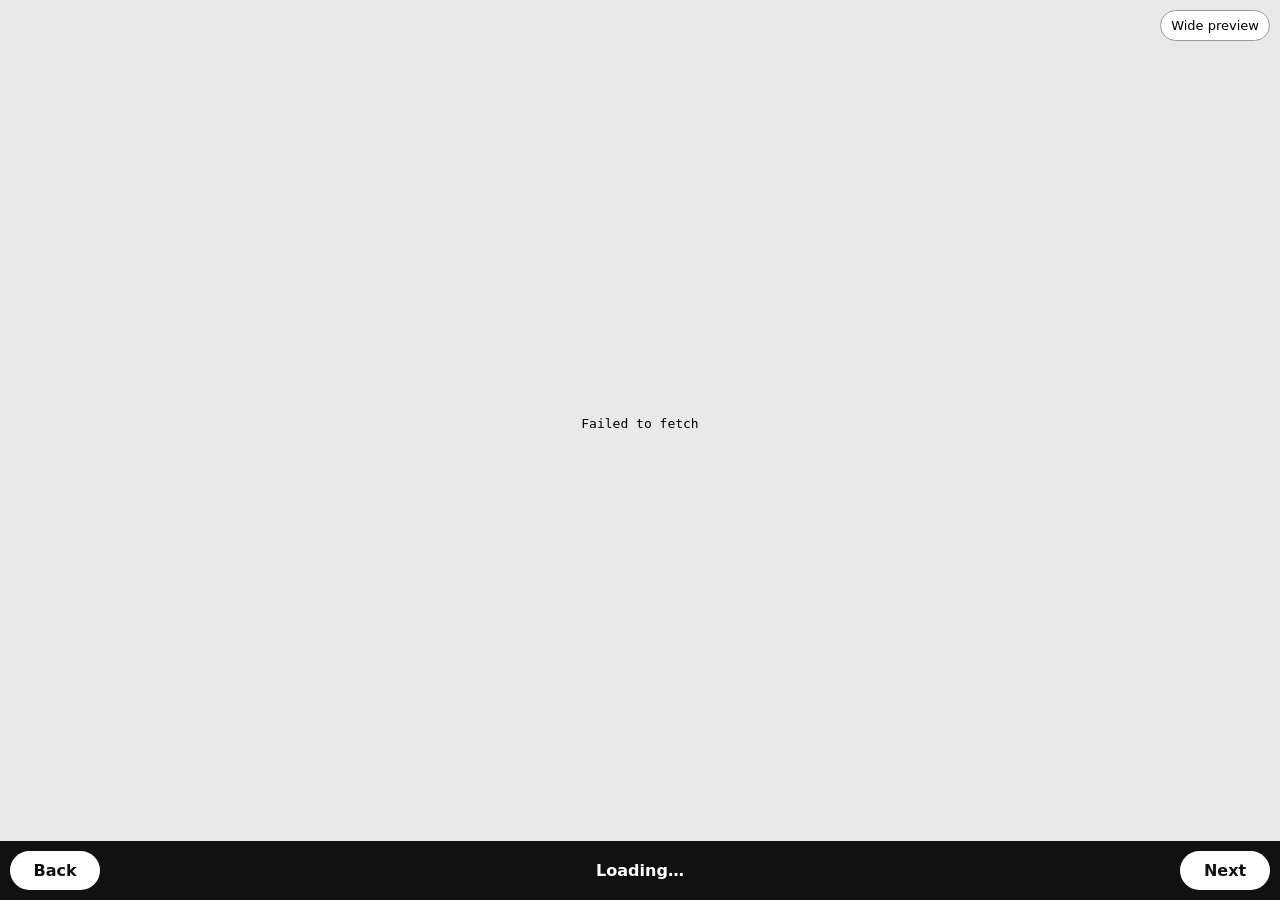
==== index.html @ 9119b59f "Add files via upload" ====
<!doctype html>
<html lang="en">
<head>
  <meta charset="utf-8">
  <meta name="viewport" content="width=device-width, initial-scale=1">
  <title>Tafiya Web Reader v1</title>
  <link rel="stylesheet" href="./styles.css">
</head>
<body>
  <button class="mode-toggle" id="toggleMode">Wide preview</button>
  <main class="app-shell">
    <div class="reader-stage" id="stage"></div>
    <nav class="navbar" aria-label="Book navigation">
      <button id="prevBtn">Back</button>
      <div class="progress" id="progress">Loading…</div>
      <button id="nextBtn">Next</button>
    </nav>
  </main>
  <script src="reader.js?v=2"></script>
</body>
</html>
---- styles.css ----
@font-face {
  font-family: "Andika";
  src: local("Andika");
}

:root {
  --page-w: min(100vw, 430px);
  --brand-edge: 30px;
  --text-size-short: clamp(28px, 7.1vw, 34px);
  --text-size-medium: clamp(25px, 6.4vw, 31px);
  --text-size-long: clamp(23px, 5.8vw, 28px);
}

* {
  box-sizing: border-box;
}

body {
  margin: 0;
  background: #e9e9e9;
  font-family: Andika, system-ui, sans-serif;
  color: #000;
}

.app-shell {
  min-height: 100vh;
  display: grid;
  grid-template-rows: 1fr auto;
}

.reader-stage {
  display: flex;
  justify-content: center;
  align-items: center;
  padding: 18px 10px 12px;
}

.book-screen {
  width: var(--page-w);
  aspect-ratio: 148 / 210;
  background: #fff;
  position: relative;
  overflow: hidden;
  box-shadow: 0 10px 28px rgba(0, 0, 0, 0.18);
}

/* =========================
   FRONT COVER
   ========================= */

.cover .brand-top {
  position: absolute;
  top: 24px;
  right: 31px;
  width: 116px;
  display: flex;
  flex-direction: column;
  align-items: flex-end;
  gap: 2px;
  z-index: 2;
}

.brand-tafiya {
  width: 108px;
  height: auto;
  display: block;
}

.brand-literacy {
  width: 116px;
  height: auto;
  display: block;
}

.cover-art {
  position: absolute;
  left: 28px;
  right: 28px;
  top: 94px;
  height: 49%;
  display: flex;
  align-items: center;
  justify-content: center;
}

.cover-art img {
  max-width: 100%;
  max-height: 100%;
  object-fit: contain;
  display: block;
}

.cover-title-zone {
  position: absolute;
  left: 28px;
  right: 28px;
  bottom: 126px;
  text-align: center;
}

.cover-title {
  font-size: clamp(31px, 8vw, 39px);
  line-height: 1.08;
  font-weight: 700;
  margin: 0;
}

.cover-level {
  position: absolute;
  left: 30px;
  right: 30px;
  bottom: 91px;
  text-align: center;
  font-size: clamp(20px, 5.1vw, 25px);
  line-height: 1;
}

.brand-haaraya {
  position: absolute;
  right: 31px;
  bottom: 31px;
  width: 104px;
  height: auto;
}

/* =========================
   READER PAGES
   ========================= */

.reader-page {
  padding: 0;
}

.page-art {
  position: absolute;
  left: 40px;
  right: 40px;
  top: 38px;
  display: flex;
  align-items: center;
  justify-content: center;
}

.reader-page.short .page-art {
  height: 47%;
}

.reader-page.medium .page-art {
  height: 45%;
}

.reader-page.long .page-art {
  height: 42%;
}

.page-art img {
  max-width: 100%;
  max-height: 100%;
  object-fit: contain;
}

.page-text {
  position: absolute;
  left: 38px;
  right: 38px;
  top: 50%;
  bottom: 58px;
  font-weight: 700;
  line-height: 1.34;
  text-align: left;
  overflow: hidden;
}

.reader-page.short .page-text {
  font-size: var(--text-size-short);
}

.reader-page.medium .page-text {
  font-size: calc(var(--text-size-medium) * 0.86);
}

.reader-page.long .page-text {
  font-size: calc(var(--text-size-long) * 0.82);
  line-height: 1.28;
}

.page-footer {
  position: absolute;
  left: 26px;
  bottom: 28px;
  display: flex;
  align-items: flex-end;
  gap: 8px;
}

.page-footer img {
  width: 22px;
  height: auto;
}

.page-number {
  font-size: 22px;
  line-height: 1;
}

/* =========================
   BACK COVER — FIXED ZONES
   ========================= */

.back-cover {
  padding: 0;
  font-size: 10px;
  position: relative;
}

/* Top skills table */
.skills-table {
  position: absolute;
  left: 24px;
  right: 24px;
  top: 24px;
  width: calc(100% - 48px);
  border-collapse: collapse;
  font-size: 9.4px;
  line-height: 1.12;
}

.skills-table caption {
  background: #000;
  color: #fff;
  font-weight: 700;
  padding: 6px 7px;
  caption-side: top;
  letter-spacing: 0.02em;
}

.skills-table td {
  border: 1px solid #999;
  padding: 4px 6px;
  vertical-align: top;
}

.skills-table td:first-child {
  font-weight: 700;
  width: 42%;
}

/* About this book */
.back-section {
  position: absolute;
  left: 36px;
  right: 36px;
  top: 226px;
  margin: 0;
}

.back-section h2 {
  font-size: 12px;
  margin: 0 0 6px;
  line-height: 1.1;
}

.back-title {
  font-size: 12.5px;
  font-weight: 700;
  margin-bottom: 5px;
  line-height: 1.1;
}

.back-about {
  font-size: 10px;
  line-height: 1.18;
}

.rule {
  height: 1px;
  background: #bbb;
  margin: 10px 0 0;
}

.back-section h2:last-child {
  margin-top: 10px;
}

/* Reading level table — pulled up close to heading */
.level-table {
  position: absolute;
  left: 26px;
  right: 26px;
  top: 335px;
  width: calc(100% - 52px);
  border-collapse: collapse;
  font-size: 9.5px;
}

.level-table td {
  border: 1px solid #bbb;
  padding: 4px 6px;
  line-height: 1.15;
}

.level-table td:first-child {
  font-weight: 700;
  width: 52%;
}

/* Website */
.website {
  position: absolute;
  right: 34px;
  top: 420px;
  font-size: 9px;
  text-align: right;
}

/* Series statement */
.series-statement {
  position: absolute;
  left: 36px;
  right: 36px;
  top: 462px;
  margin: 0;
  font-size: 9.2px;
  line-height: 1.14;
  font-weight: 700;
}

/* Footer logos and copyright */
.back-footer {
  position: absolute;
  left: 30px;
  right: 30px;
  bottom: 24px;
  display: grid;
  grid-template-columns: 60px 1fr 84px;
  align-items: end;
  gap: 8px;
}

.back-footer .hf {
  width: 60px;
  height: auto;
}

.back-footer .copy {
  text-align: center;
  font-size: 6.8px;
  line-height: 1.08;
  font-weight: 700;
}

.back-footer .tf {
  display: flex;
  flex-direction: column;
  align-items: flex-end;
  gap: 1px;
}

.back-footer .tf .brand-tafiya {
  width: 74px;
}

.back-footer .tf .brand-literacy {
  width: 84px;
}

/* =========================
   NAVIGATION
   ========================= */

.navbar {
  background: #111;
  color: #fff;
  display: grid;
  grid-template-columns: 90px 1fr 90px;
  align-items: center;
  gap: 10px;
  padding: 10px;
}

.navbar button {
  font: inherit;
  font-weight: 700;
  border: 0;
  border-radius: 999px;
  padding: 10px 14px;
  background: #fff;
  color: #111;
}

.navbar button:disabled {
  opacity: 0.35;
}

.progress {
  text-align: center;
  font-weight: 700;
}

.mode-toggle {
  position: fixed;
  top: 10px;
  right: 10px;
  z-index: 5;
  font: inherit;
  font-size: 13px;
  padding: 7px 10px;
  border-radius: 999px;
  border: 1px solid #999;
  background: #fff;
}

/* =========================
   WIDE PREVIEW
   ========================= */

body.wide .book-screen {
  width: min(92vw, 980px);
  aspect-ratio: 16 / 10;
}

body.wide .reader-page .page-art {
  left: 42px;
  top: 48px;
  width: 48%;
  height: calc(100% - 110px);
  right: auto;
}

body.wide .reader-page .page-text {
  left: 55%;
  right: 58px;
  top: 23%;
  bottom: 58px;
  font-size: clamp(29px, 3.1vw, 38px);
}

body.wide .page-footer {
  bottom: 30px;
}

/* =========================
   SMALL SCREENS
   ========================= */

@media (max-width: 360px) {
  .cover-title {
    font-size: 30px;
  }

  .cover-level {
    font-size: 20px;
  }

  .brand-haaraya {
    width: 96px;
  }
}
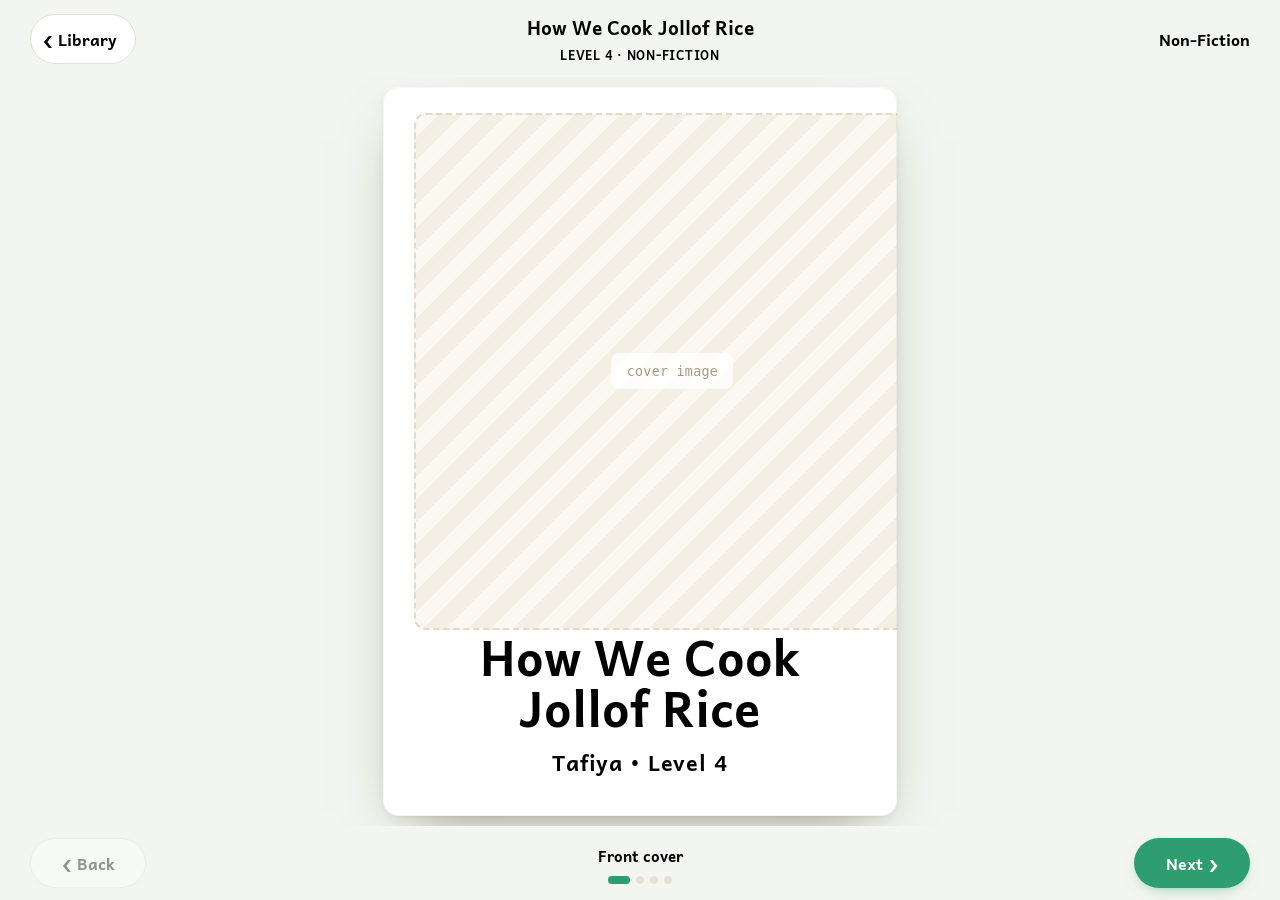
==== commit 159334a7: "Add files via upload Changed the Reader UI" ====
--- a/index.html
+++ b/index.html
@@ -2,20 +2,54 @@
 <html lang="en">
 <head>
   <meta charset="utf-8">
-  <meta name="viewport" content="width=device-width, initial-scale=1">
-  <title>Tafiya Web Reader v1</title>
-  <link rel="stylesheet" href="./styles.css">
+  <meta name="viewport" content="width=device-width, initial-scale=1, viewport-fit=cover">
+  <title>Tafiya Reader</title>
+  <link rel="preconnect" href="https://fonts.googleapis.com">
+  <link rel="preconnect" href="https://fonts.gstatic.com" crossorigin>
+  <link href="https://fonts.googleapis.com/css2?family=Andika:ital,wght@0,400;0,700;1,400;1,700&display=swap" rel="stylesheet">
+  <link rel="stylesheet" href="reader.css">
 </head>
 <body>
-  <button class="mode-toggle" id="toggleMode">Wide preview</button>
-  <main class="app-shell">
-    <div class="reader-stage" id="stage"></div>
-    <nav class="navbar" aria-label="Book navigation">
-      <button id="prevBtn">Back</button>
-      <div class="progress" id="progress">Loading…</div>
-      <button id="nextBtn">Next</button>
-    </nav>
-  </main>
-  <script src="reader.js?v=2"></script>
+  <div class="reader" id="reader">
+    <!-- Top bar -->
+    <header class="topbar">
+      <button class="btn btn-ghost btn-back" id="backBtn" type="button">
+        <span class="ico" aria-hidden="true">‹</span>
+        <span>Library</span>
+      </button>
+
+      <div class="running" id="running">
+        <span class="running-title" id="runningTitle">&nbsp;</span>
+        <span class="running-level" id="runningLevel"></span>
+      </div>
+
+      <div class="brand" id="brand" aria-hidden="true"></div>
+    </header>
+
+    <!-- Reading stage — JS fills #book with the current screen -->
+    <main class="stage" id="stage" tabindex="-1">
+      <article class="book" id="book"></article>
+    </main>
+
+    <!-- Bottom navigation -->
+    <footer class="navbar">
+      <button class="btn btn-nav" id="prevBtn" type="button">
+        <span class="ico" aria-hidden="true">‹</span>
+        <span class="nav-label">Back</span>
+      </button>
+
+      <div class="progress" id="progress">
+        <span class="progress-text" id="progressText"></span>
+        <div class="dots" id="dots" aria-hidden="true"></div>
+      </div>
+
+      <button class="btn btn-nav btn-next" id="nextBtn" type="button">
+        <span class="nav-label">Next</span>
+        <span class="ico" aria-hidden="true">›</span>
+      </button>
+    </footer>
+  </div>
+
+  <script src="reader.js"></script>
 </body>
 </html>
--- a/reader.css
+++ b/reader.css
@@ -0,0 +1,380 @@
+/* ============================================================
+   Tafiya Reader — child-friendly book reader
+   One fixed portrait frame for every screen (cover, pages, back).
+   Plain CSS, no frameworks. Reading face: Andika.
+   Type & spacing inside the book scale with the book (container
+   query units) so every screen is identically proportioned.
+   ============================================================ */
+
+:root {
+  --bg:        #F3F6F0;   /* warm cream behind the book */
+  --bg-2:      #F3F6F0;
+  --surface:   #ffffff;   /* the book page */
+  --ink:       #000000;
+  --ink-soft:  #000000;
+  --ink-faint: #000000;
+  --line:      #e7e0d2;
+
+  --accent:        #2f9e6e;
+  --accent-press:  #25855c;
+  --accent-soft:   #e7f4ec;
+  --amber-soft:    #f6ead2;
+  --amber-ink:     #8a5a18;
+
+  --shadow-book: 0 24px 60px -28px rgba(50, 40, 24, 0.5),
+                 0 4px 14px -8px rgba(50, 40, 24, 0.25);
+  --shadow-btn:  0 6px 16px -8px rgba(47, 158, 110, 0.7);
+
+  --tap: 50px;
+  --book-ratio: 0.7048;       /* A5 portrait — 148mm / 210mm */
+  --font: "Andika", -apple-system, BlinkMacSystemFont, "Segoe UI", sans-serif;
+}
+
+* { margin: 0; padding: 0; box-sizing: border-box; }
+html, body { height: 100%; }
+
+body {
+  font-family: var(--font);
+  color: var(--ink);
+  background: #F3F6F0;
+  -webkit-font-smoothing: antialiased;
+  text-rendering: optimizeLegibility;
+  overflow: hidden;
+}
+
+.reader {
+  height: 100dvh;
+  display: grid;
+  grid-template-rows: auto 1fr auto;
+}
+
+/* ---------- Top bar ---------- */
+.topbar {
+  display: grid;
+  grid-template-columns: 1fr auto 1fr;
+  align-items: center;
+  gap: 16px;
+  padding: 12px clamp(14px, 3vw, 30px);
+}
+.running { text-align: center; min-width: 0; display: flex; flex-direction: column; gap: 2px; }
+.running-title {
+  font-weight: 700;
+  font-size: clamp(0.95rem, 2vw, 1.2rem);
+  color: var(--ink);
+  white-space: nowrap; overflow: hidden; text-overflow: ellipsis;
+}
+.running-level {
+  font-size: 0.78rem;
+  font-weight: 700;
+  letter-spacing: 0.06em;
+  text-transform: uppercase;
+  color: var(--ink-faint);
+}
+.brand { justify-self: end; display: flex; align-items: center; }
+.brand img { height: 30px; width: auto; display: block; }
+.brand .wordmark { font-weight: 700; font-size: 1.05rem; color: var(--ink); }
+.brand .strand { font-weight: 700; font-size: 1rem; color: var(--ink); white-space: nowrap; }
+.brand .strand.is-empty { display: inline-flex; align-items: center; }
+.brand .strand.is-empty .skeleton { height: 0.95rem; }
+
+/* ---------- Buttons ---------- */
+.btn {
+  font-family: var(--font);
+  font-weight: 700;
+  font-size: 1rem;
+  border: none; cursor: pointer;
+  display: inline-flex; align-items: center; gap: 6px;
+  border-radius: 999px;
+  min-height: var(--tap);
+  -webkit-tap-highlight-color: transparent;
+  transition: transform .12s ease, background .15s ease, box-shadow .15s ease, opacity .15s ease;
+  user-select: none;
+}
+.btn .ico { font-size: 1.5em; line-height: 0; margin-top: -2px; }
+.btn:active { transform: translateY(1px) scale(0.98); }
+
+.btn-ghost {
+  background: var(--surface); color: var(--ink);
+  border: 1.5px solid var(--line);
+  padding: 0 18px 0 12px;
+  justify-self: start;
+}
+.btn-ghost:hover { border-color: #d9cfba; }
+
+.btn-nav {
+  background: var(--surface); color: var(--ink);
+  border: 1.5px solid var(--line);
+  padding: 0 22px; min-width: 116px; justify-content: center;
+}
+.btn-nav:hover:not(:disabled) { border-color: #d9cfba; }
+.btn-next { background: var(--accent); color: #fff; border-color: transparent; box-shadow: var(--shadow-btn); }
+.btn-next:hover:not(:disabled) { background: var(--accent-press); }
+.btn:disabled { opacity: 0.4; cursor: default; box-shadow: none; }
+
+/* ---------- Stage + the fixed book frame ---------- */
+.stage {
+  display: flex; align-items: center; justify-content: center;
+  padding: 10px 16px;
+  min-height: 0;
+  overflow: hidden;
+}
+
+.book {
+  /* the limiting dimension decides size; aspect-ratio keeps it portrait */
+  height: min(100%, calc((100vw - 36px) / var(--book-ratio)));
+  aspect-ratio: 148 / 210;     /* A5 portrait */
+  width: auto;
+  background: var(--surface);
+  border-radius: 16px;
+  box-shadow: var(--shadow-book);
+  overflow: hidden;
+  position: relative;
+  display: flex;
+  flex-direction: column;
+  container-type: size;
+  container-name: book;
+  animation: pageIn .3s cubic-bezier(.2,.7,.3,1);
+}
+
+/* Each screen renders into this inner surface. Being a descendant of the
+   .book container, its cqw/cqh padding resolves against the book size
+   correctly (cq units on the container element itself are self-referential). */
+.surface {
+  position: absolute;
+  inset: 0;
+  display: flex;
+  flex-direction: column;
+}
+@keyframes pageIn { from { transform: translateY(8px) scale(.994); } to { transform: none; } }
+
+/* a faint inner keyline like a printed page */
+.book::after {
+  content: "";
+  position: absolute; inset: 0;
+  border-radius: 16px;
+  box-shadow: inset 0 0 0 1px rgba(0,0,0,0.04);
+  pointer-events: none;
+}
+
+/* ===========================================================
+   COVER  (per A5 spec: image upper-middle, title/level below,
+   Tafiya + Literacy top-right, Haaraya Education lower-right)
+   =========================================================== */
+.cover {
+  padding: 3.5cqh 6cqw 3.5cqh;
+  text-align: center;
+  align-items: stretch;
+}
+.cover-top {
+  flex: 0 0 auto;
+  display: flex; flex-direction: column; align-items: flex-end; gap: 1cqh;
+}
+.cover-top .logo-tafiya { height: 6.5cqh; }
+.cover-top .logo-literacy { height: 3cqh; }
+.cover-top img { width: auto; object-fit: contain; }
+.cover-hero {
+  flex: 1 1 auto;
+  min-height: 0;
+  width: 100%;
+  display: flex; align-items: center; justify-content: center;
+  padding: 1.5cqh 0;
+}
+.cover-hero img { max-width: 100%; max-height: 100%; width: auto; height: auto; object-fit: contain; }
+.cover-hero.ph { aspect-ratio: 1 / 1; width: auto; height: 100%; margin: 0 auto; }
+.cover-titles { flex: 0 0 auto; }
+.cover-title {
+  font-weight: 700;
+  font-size: 9.5cqw;
+  line-height: 1.06;
+  color: var(--ink);
+  text-wrap: balance;
+}
+.cover-sub {
+  margin-top: 1.6cqh;
+  font-weight: 700;
+  font-size: 4.2cqw;
+  letter-spacing: 0.04em;
+  color: var(--ink-soft);
+}
+.cover-bottom {
+  flex: 0 0 auto;
+  display: flex; justify-content: flex-end; align-items: flex-end;
+  padding-top: 1.6cqh;
+}
+.cover-bottom .logo-haaraya { height: 12cqh; width: auto; object-fit: contain; }
+
+/* shared image placeholder (when an asset is missing) */
+.ph {
+  border: 2px dashed #e2dac9;
+  border-radius: 12px;
+  background: repeating-linear-gradient(135deg, #fbf8f1 0 16px, #f4efe4 16px 32px);
+  display: flex; align-items: center; justify-content: center;
+}
+.ph-note {
+  font-family: ui-monospace, "SF Mono", Menlo, Consolas, monospace;
+  font-size: 2.6cqw;
+  color: #a79b85;
+  background: rgba(255,255,255,0.82);
+  padding: 1.4cqh 3cqw; border-radius: 8px;
+  letter-spacing: 0.02em; text-align: center;
+}
+
+/* ===========================================================
+   STORY PAGE — large SQUARE illustration (the artwork is 1:1),
+   small top margin, story text in a left-aligned band below.
+   Absolutely placed inside the fixed book frame.
+   =========================================================== */
+.story { padding: 0; }
+
+.story-img {
+  position: absolute;
+  left: 6cqw; top: 5cqh;     /* ~9mm side · ~10mm top margin */
+  width: 88cqw;              /* ~130mm — near full width */
+  height: 62cqh;             /* ~130mm — square, fills the upper page */
+  display: flex; align-items: center; justify-content: center;
+  overflow: hidden;
+}
+.story-img img { max-width: 100%; max-height: 100%; width: auto; height: auto; object-fit: contain; }
+
+.story-text {
+  position: absolute;
+  left: 7.35cqw; top: 71cqh;  /* picture left + ~2mm extra indent */
+  width: 86.65cqw;
+  font-weight: 700;          /* Andika Bold per A5 spec */
+  font-size: 5.2cqw;         /* ~21pt on A5 width */
+  line-height: 1.27;         /* spec: 1.23–1.30 */
+  color: var(--ink);
+  text-align: left;          /* left-aligned, ragged-right */
+  text-wrap: pretty;
+}
+.story-text.is-empty { color: var(--ink-faint); font-style: italic; }
+
+/* ===========================================================
+   BACK COVER  (bordered tables, black skills header)
+   Every value is a placeholder — only labels, website, the
+   series statement, the copyright block and logos are permanent.
+   =========================================================== */
+.back {
+  padding: 3.5cqh 6.5cqw;
+  overflow: hidden;
+  gap: 0;
+  justify-content: flex-start;
+}
+
+/* skills block: black header bar + bordered table */
+.skills-block { border: 1px solid var(--ink); }
+.skills-header {
+  background: var(--ink);
+  color: #fff;
+  font-weight: 700;
+  font-size: 2.5cqw;
+  letter-spacing: 0.06em;
+  text-align: center;
+  padding: 1cqh 2cqw;
+}
+.skills-table { display: flex; flex-direction: column; }
+.skills-row { display: grid; grid-template-columns: 42% 58%; align-items: center; }
+.skills-row + .skills-row { border-top: 1px solid var(--ink); }
+.skills-key {
+  font-weight: 700; font-size: 2.5cqw; color: var(--ink);
+  padding: 0.6cqh 2cqw; border-right: 1px solid var(--ink);
+}
+.skills-val { font-size: 2.5cqw; color: var(--ink); padding: 0.6cqh 2.2cqw; }
+
+.back-section-title {
+  font-weight: 700;
+  font-size: 2.5cqw;
+  letter-spacing: 0.08em;
+  text-transform: uppercase;
+  color: var(--ink);
+  margin: 1.6cqh 0 0.6cqh;
+}
+.back-booktitle { font-weight: 700; font-size: 3.6cqw; color: var(--ink); margin-bottom: 0.7cqh; }
+.back-about { font-weight: 400; font-size: 2.7cqw; line-height: 1.4; color: var(--ink); text-align: left; text-wrap: pretty; }
+
+.back-divider { border-top: 1px solid var(--line); margin: 1.6cqh 0; }
+
+/* reading level: bordered table */
+.level-block { border: 1px solid var(--ink); }
+.level-row { display: grid; grid-template-columns: 42% 58%; align-items: center; }
+.level-row + .level-row { border-top: 1px solid var(--ink); }
+.level-key {
+  font-weight: 700; font-size: 2.5cqw; color: var(--ink);
+  padding: 0.6cqh 2cqw; border-right: 1px solid var(--ink);
+}
+.level-val { font-size: 2.5cqw; color: var(--ink); padding: 0.6cqh 2.2cqw; white-space: nowrap; }
+
+.back-website {
+  margin-top: 0.8cqh;
+  font-weight: 400; font-size: 2.5cqw; color: var(--ink);
+  text-align: right;
+}
+
+.back-series {
+  margin-top: 1.6cqh;
+  font-weight: 700; font-size: 2.7cqw; line-height: 1.4; color: var(--ink);
+  text-align: left; text-wrap: pretty;
+}
+
+/* footer: Education seal · imprint (incl. RC/ISBN) · Tafiya + Literacy */
+.back-footer {
+  display: grid;
+  grid-template-columns: 1fr 1.3fr 1fr;
+  align-items: center;
+  gap: 3cqw;
+  margin-top: auto;        /* anchor to the bottom of the page */
+  padding-top: 2cqh;
+}
+.back-footer .col-left { display: flex; justify-content: flex-start; align-items: center; }
+.back-footer .col-center { text-align: center; }
+.back-footer .col-right { display: flex; flex-direction: column; align-items: flex-end; gap: 1cqh; }
+.back-footer img { width: auto; object-fit: contain; }
+.back-footer .logo-haaraya { height: 10cqh; }
+.back-footer .logo-tafiya { height: 4.4cqh; }
+.back-footer .logo-literacy { height: 2.5cqh; }
+.back-imprint { font-weight: 700; font-size: 2.2cqw; line-height: 1.4; color: var(--ink); }
+
+/* skeleton bar — a value Supabase will fill */
+.skeleton {
+  display: inline-block;
+  height: 0.95em;
+  border-radius: 4px;
+  background: linear-gradient(90deg, #ece7dc 0%, #f4efe6 50%, #ece7dc 100%);
+  vertical-align: middle;
+}
+.skeleton-line { display: block; height: 2.4cqw; margin: 0.5cqh 0; }
+.cover-title.is-empty { color: var(--ink-faint); font-style: italic; }
+
+/* ---------- Bottom navigation ---------- */
+.navbar {
+  display: grid;
+  grid-template-columns: 1fr auto 1fr;
+  align-items: center;
+  gap: 12px;
+  padding: 12px clamp(14px, 3vw, 30px) max(12px, env(safe-area-inset-bottom));
+}
+.navbar #prevBtn { justify-self: start; }
+.navbar #nextBtn { justify-self: end; }
+.progress { display: flex; flex-direction: column; align-items: center; gap: 8px; }
+.progress-text { font-weight: 700; font-size: 0.95rem; color: var(--ink-soft); white-space: nowrap; }
+.dots { display: flex; gap: 6px; align-items: center; flex-wrap: wrap; justify-content: center; max-width: 320px; }
+.dots .dot {
+  width: 8px; height: 8px; border-radius: 50%;
+  background: var(--line); border: none; padding: 0; cursor: pointer;
+  transition: transform .2s ease, background .2s ease, width .2s ease;
+}
+.dots .dot.active { background: var(--accent); width: 22px; border-radius: 999px; }
+
+/* ---------- Responsive ---------- */
+@media (max-width: 720px) {
+  .topbar { grid-template-columns: auto 1fr auto; gap: 10px; }
+  .brand img { height: 24px; }
+  .running-title { font-size: 0.95rem; }
+  .btn-nav { min-width: 0; padding: 0 16px; width: var(--tap); }
+  .btn-nav .nav-label { display: none; }
+}
+
+@media (prefers-reduced-motion: reduce) {
+  .book { animation: none; }
+  .btn { transition: none; }
+}
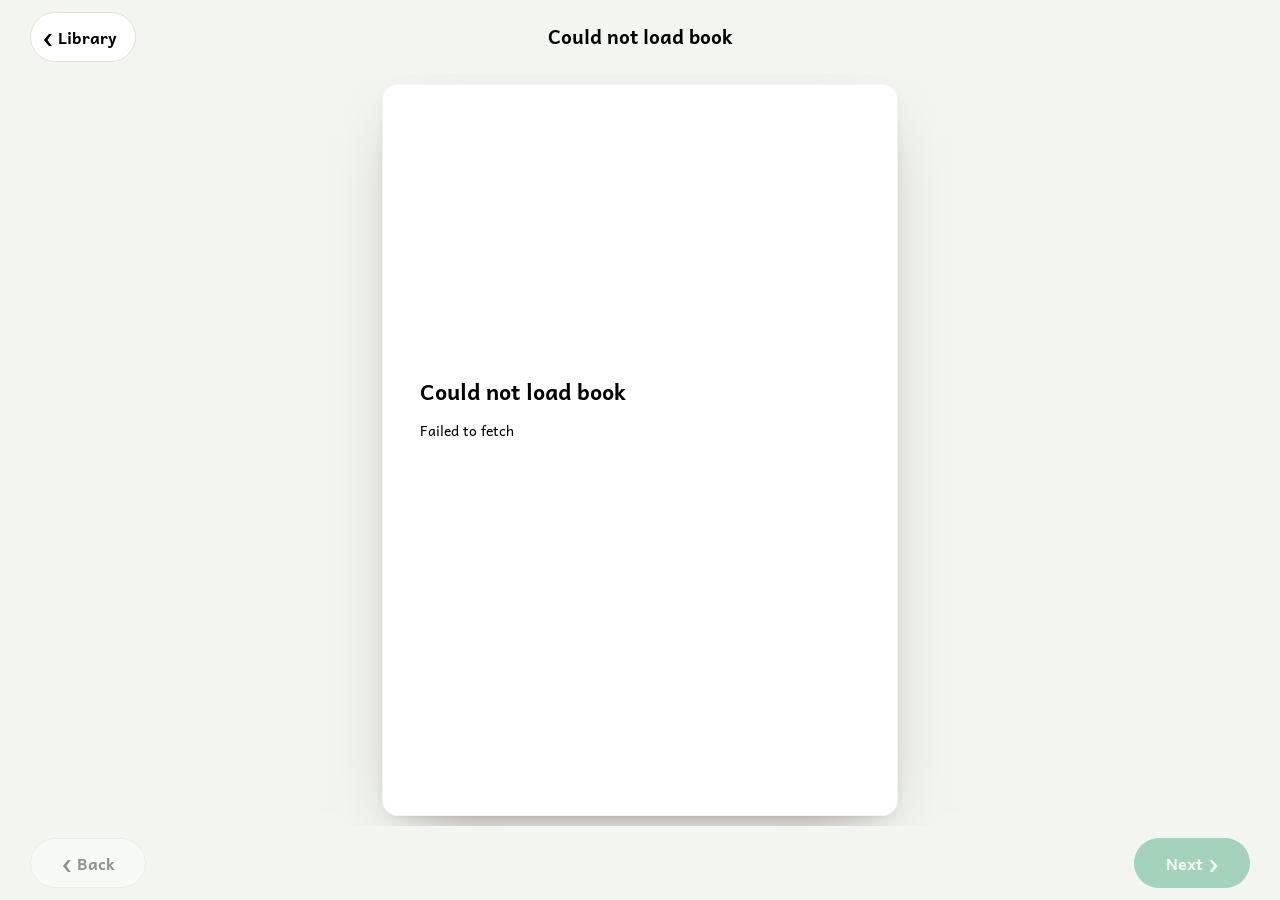
==== commit 7629999a: "Add files via upload" ====
--- a/index.html
+++ b/index.html
@@ -4,11 +4,15 @@
   <meta charset="utf-8">
   <meta name="viewport" content="width=device-width, initial-scale=1, viewport-fit=cover">
   <title>Tafiya Reader</title>
+
   <link rel="preconnect" href="https://fonts.googleapis.com">
   <link rel="preconnect" href="https://fonts.gstatic.com" crossorigin>
   <link href="https://fonts.googleapis.com/css2?family=Andika:ital,wght@0,400;0,700;1,400;1,700&display=swap" rel="stylesheet">
-  <link rel="stylesheet" href="reader.css">
+
+  <!-- Cache-busted CSS -->
+  <link rel="stylesheet" href="reader.css?v=20260621-1">
 </head>
+
 <body>
   <div class="reader" id="reader">
     <!-- Top bar -->
@@ -50,6 +54,7 @@
     </footer>
   </div>
 
-  <script src="reader.js"></script>
+  <!-- Cache-busted JS -->
+  <script src="reader.js?v=20260621-1"></script>
 </body>
-</html>
+</html>
--- a/reader.css
+++ b/reader.css
@@ -267,7 +267,7 @@
   background: var(--ink);
   color: #fff;
   font-weight: 700;
-  font-size: 2.5cqw;
+  font-size: 2.2cqw;
   letter-spacing: 0.06em;
   text-align: center;
   padding: 1cqh 2cqw;
@@ -276,21 +276,21 @@
 .skills-row { display: grid; grid-template-columns: 42% 58%; align-items: center; }
 .skills-row + .skills-row { border-top: 1px solid var(--ink); }
 .skills-key {
-  font-weight: 700; font-size: 2.5cqw; color: var(--ink);
+  font-weight: 700; font-size: 2.15cqw; color: var(--ink);
   padding: 0.6cqh 2cqw; border-right: 1px solid var(--ink);
 }
-.skills-val { font-size: 2.5cqw; color: var(--ink); padding: 0.6cqh 2.2cqw; }
+.skills-val { font-size: 2.15cqw; color: var(--ink); padding: 0.6cqh 2.2cqw; }
 
 .back-section-title {
   font-weight: 700;
-  font-size: 2.5cqw;
+  font-size: 2.15cqw;
   letter-spacing: 0.08em;
   text-transform: uppercase;
   color: var(--ink);
   margin: 1.6cqh 0 0.6cqh;
 }
-.back-booktitle { font-weight: 700; font-size: 3.6cqw; color: var(--ink); margin-bottom: 0.7cqh; }
-.back-about { font-weight: 400; font-size: 2.7cqw; line-height: 1.4; color: var(--ink); text-align: left; text-wrap: pretty; }
+.back-booktitle { font-weight: 700; font-size: 3.1cqw; color: var(--ink); margin-bottom: 0.7cqh; }
+.back-about { font-weight: 400; font-size: 2.3cqw; line-height: 1.45; color: var(--ink); text-align: left; text-wrap: pretty; }
 
 .back-divider { border-top: 1px solid var(--line); margin: 1.6cqh 0; }
 
@@ -299,20 +299,20 @@
 .level-row { display: grid; grid-template-columns: 42% 58%; align-items: center; }
 .level-row + .level-row { border-top: 1px solid var(--ink); }
 .level-key {
-  font-weight: 700; font-size: 2.5cqw; color: var(--ink);
+  font-weight: 700; font-size: 2.15cqw; color: var(--ink);
   padding: 0.6cqh 2cqw; border-right: 1px solid var(--ink);
 }
-.level-val { font-size: 2.5cqw; color: var(--ink); padding: 0.6cqh 2.2cqw; white-space: nowrap; }
+.level-val { font-size: 2.15cqw; color: var(--ink); padding: 0.6cqh 2.2cqw; white-space: nowrap; }
 
 .back-website {
   margin-top: 0.8cqh;
-  font-weight: 400; font-size: 2.5cqw; color: var(--ink);
+  font-weight: 400; font-size: 2.15cqw; color: var(--ink);
   text-align: right;
 }
 
 .back-series {
   margin-top: 1.6cqh;
-  font-weight: 700; font-size: 2.7cqw; line-height: 1.4; color: var(--ink);
+  font-weight: 700; font-size: 2.3cqw; line-height: 1.45; color: var(--ink);
   text-align: left; text-wrap: pretty;
 }
 
@@ -332,7 +332,7 @@
 .back-footer .logo-haaraya { height: 10cqh; }
 .back-footer .logo-tafiya { height: 4.4cqh; }
 .back-footer .logo-literacy { height: 2.5cqh; }
-.back-imprint { font-weight: 700; font-size: 2.2cqw; line-height: 1.4; color: var(--ink); }
+.back-imprint { font-weight: 700; font-size: 1.95cqw; line-height: 1.4; color: var(--ink); }
 
 /* skeleton bar — a value Supabase will fill */
 .skeleton {
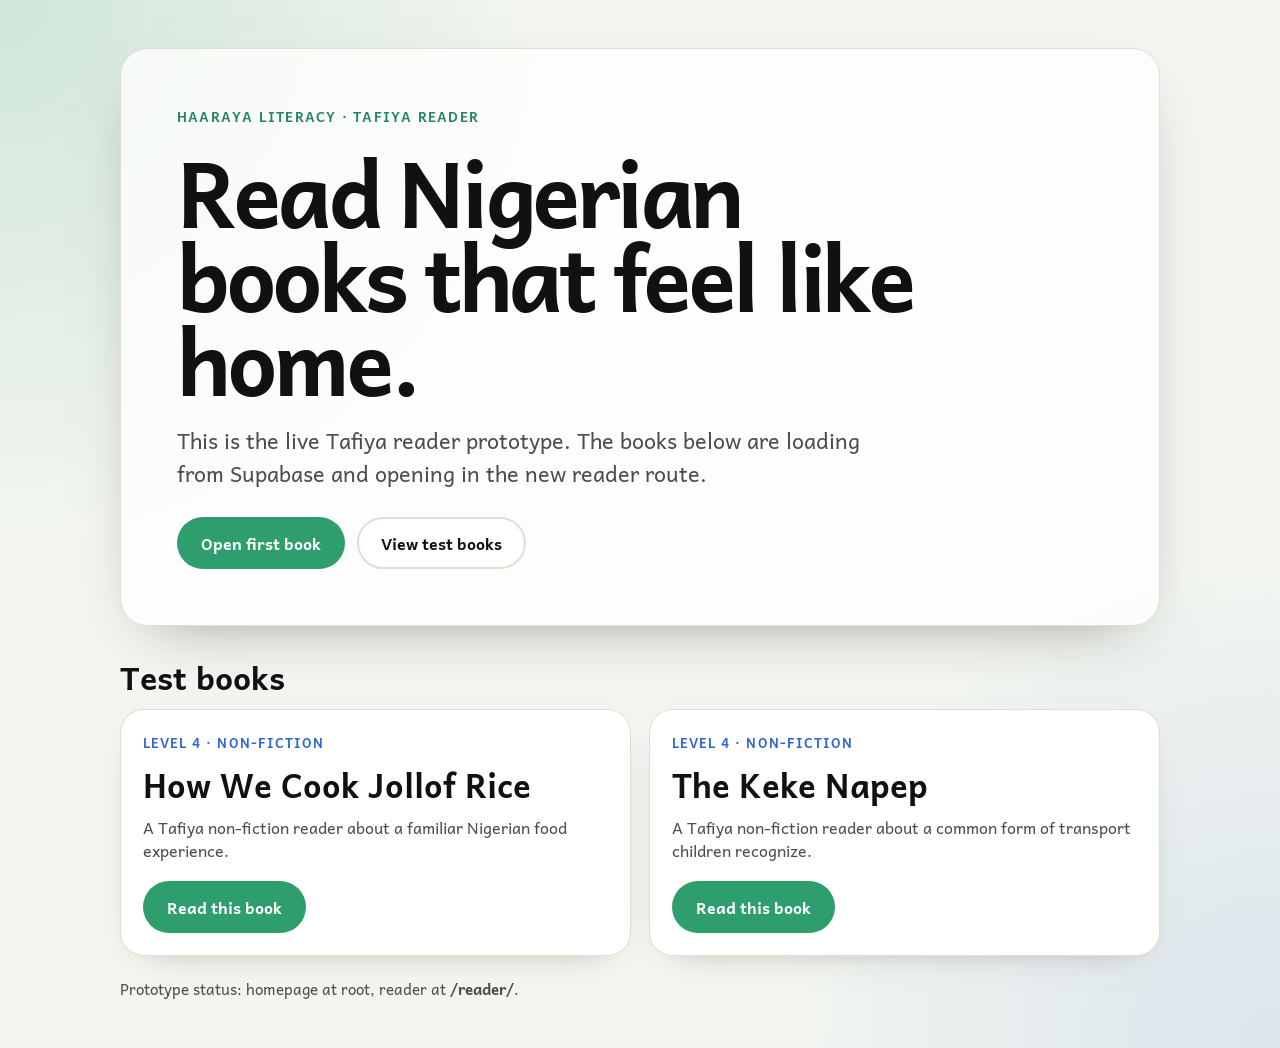
==== commit cd9fd9e9: "Update index.html" ====
--- a/index.html
+++ b/index.html
@@ -3,58 +3,245 @@
 <head>
   <meta charset="utf-8">
   <meta name="viewport" content="width=device-width, initial-scale=1, viewport-fit=cover">
-  <title>Tafiya Reader</title>
+  <title>Haaraya Tafiya Reader Test</title>
 
   <link rel="preconnect" href="https://fonts.googleapis.com">
   <link rel="preconnect" href="https://fonts.gstatic.com" crossorigin>
   <link href="https://fonts.googleapis.com/css2?family=Andika:ital,wght@0,400;0,700;1,400;1,700&display=swap" rel="stylesheet">
 
-  <!-- Cache-busted CSS -->
-  <link rel="stylesheet" href="reader.css?v=20260621-1">
+  <style>
+    :root {
+      --bg: #f3f6f0;
+      --card: #ffffff;
+      --ink: #111111;
+      --muted: #4d4d4d;
+      --green: #2f9e6e;
+      --green-dark: #25855c;
+      --blue: #2f65d8;
+      --line: #e5ddcf;
+      --shadow: 0 22px 60px -34px rgba(40, 35, 20, 0.55);
+      --font: "Andika", -apple-system, BlinkMacSystemFont, "Segoe UI", sans-serif;
+    }
+
+    * {
+      box-sizing: border-box;
+      margin: 0;
+      padding: 0;
+    }
+
+    body {
+      min-height: 100vh;
+      font-family: var(--font);
+      color: var(--ink);
+      background:
+        radial-gradient(circle at top left, rgba(47, 158, 110, 0.18), transparent 34rem),
+        radial-gradient(circle at bottom right, rgba(47, 101, 216, 0.12), transparent 32rem),
+        var(--bg);
+      padding: clamp(18px, 4vw, 48px);
+    }
+
+    .page {
+      max-width: 1040px;
+      margin: 0 auto;
+    }
+
+    .hero {
+      display: grid;
+      gap: 22px;
+      padding: clamp(26px, 5vw, 56px);
+      background: rgba(255, 255, 255, 0.78);
+      border: 1px solid var(--line);
+      border-radius: 28px;
+      box-shadow: var(--shadow);
+    }
+
+    .eyebrow {
+      font-size: 0.85rem;
+      font-weight: 700;
+      letter-spacing: 0.09em;
+      text-transform: uppercase;
+      color: var(--green-dark);
+    }
+
+    h1 {
+      max-width: 760px;
+      font-size: clamp(2.4rem, 7vw, 5.6rem);
+      line-height: 0.94;
+      letter-spacing: -0.05em;
+    }
+
+    .lede {
+      max-width: 720px;
+      font-size: clamp(1.05rem, 2.2vw, 1.35rem);
+      line-height: 1.55;
+      color: var(--muted);
+    }
+
+    .actions {
+      display: flex;
+      flex-wrap: wrap;
+      gap: 12px;
+      margin-top: 4px;
+    }
+
+    .btn {
+      display: inline-flex;
+      align-items: center;
+      justify-content: center;
+      min-height: 52px;
+      padding: 0 22px;
+      border-radius: 999px;
+      font-weight: 700;
+      text-decoration: none;
+      border: 2px solid transparent;
+      transition: transform 0.12s ease, background 0.16s ease, border-color 0.16s ease;
+    }
+
+    .btn:active {
+      transform: translateY(1px) scale(0.99);
+    }
+
+    .btn-primary {
+      background: var(--green);
+      color: white;
+    }
+
+    .btn-primary:hover {
+      background: var(--green-dark);
+    }
+
+    .btn-secondary {
+      background: white;
+      color: var(--ink);
+      border-color: var(--line);
+    }
+
+    .btn-secondary:hover {
+      border-color: #d3c7b4;
+    }
+
+    .section-title {
+      margin: 34px 0 14px;
+      font-size: clamp(1.35rem, 3vw, 2rem);
+      line-height: 1.1;
+    }
+
+    .books {
+      display: grid;
+      grid-template-columns: repeat(2, minmax(0, 1fr));
+      gap: 18px;
+    }
+
+    .book-card {
+      background: var(--card);
+      border: 1px solid var(--line);
+      border-radius: 24px;
+      padding: 22px;
+      box-shadow: 0 12px 34px -26px rgba(40, 35, 20, 0.55);
+      display: flex;
+      flex-direction: column;
+      gap: 14px;
+    }
+
+    .book-meta {
+      font-size: 0.82rem;
+      font-weight: 700;
+      letter-spacing: 0.08em;
+      text-transform: uppercase;
+      color: var(--blue);
+    }
+
+    .book-title {
+      font-size: clamp(1.35rem, 3vw, 2.05rem);
+      line-height: 1.08;
+    }
+
+    .book-desc {
+      color: var(--muted);
+      line-height: 1.45;
+      flex: 1;
+    }
+
+    .book-card .btn {
+      align-self: flex-start;
+      margin-top: 4px;
+    }
+
+    .note {
+      margin-top: 22px;
+      color: var(--muted);
+      font-size: 0.95rem;
+      line-height: 1.45;
+    }
+
+    @media (max-width: 760px) {
+      body {
+        padding: 14px;
+      }
+
+      .hero {
+        border-radius: 22px;
+        padding: 26px;
+      }
+
+      .books {
+        grid-template-columns: 1fr;
+      }
+
+      .btn {
+        width: 100%;
+      }
+
+      .book-card .btn {
+        align-self: stretch;
+      }
+    }
+  </style>
 </head>
 
 <body>
-  <div class="reader" id="reader">
-    <!-- Top bar -->
-    <header class="topbar">
-      <button class="btn btn-ghost btn-back" id="backBtn" type="button">
-        <span class="ico" aria-hidden="true">‹</span>
-        <span>Library</span>
-      </button>
-
-      <div class="running" id="running">
-        <span class="running-title" id="runningTitle">&nbsp;</span>
-        <span class="running-level" id="runningLevel"></span>
+  <main class="page">
+    <section class="hero">
+      <div class="eyebrow">Haaraya Literacy · Tafiya Reader</div>
+
+      <h1>Read Nigerian books that feel like home.</h1>
+
+      <p class="lede">
+        This is the live Tafiya reader prototype. The books below are loading from Supabase
+        and opening in the new reader route.
+      </p>
+
+      <div class="actions">
+        <a class="btn btn-primary" href="reader/?book=T4-NF-01">Open first book</a>
+        <a class="btn btn-secondary" href="#books">View test books</a>
       </div>
-
-      <div class="brand" id="brand" aria-hidden="true"></div>
-    </header>
-
-    <!-- Reading stage — JS fills #book with the current screen -->
-    <main class="stage" id="stage" tabindex="-1">
-      <article class="book" id="book"></article>
-    </main>
-
-    <!-- Bottom navigation -->
-    <footer class="navbar">
-      <button class="btn btn-nav" id="prevBtn" type="button">
-        <span class="ico" aria-hidden="true">‹</span>
-        <span class="nav-label">Back</span>
-      </button>
-
-      <div class="progress" id="progress">
-        <span class="progress-text" id="progressText"></span>
-        <div class="dots" id="dots" aria-hidden="true"></div>
-      </div>
-
-      <button class="btn btn-nav btn-next" id="nextBtn" type="button">
-        <span class="nav-label">Next</span>
-        <span class="ico" aria-hidden="true">›</span>
-      </button>
-    </footer>
-  </div>
-
-  <!-- Cache-busted JS -->
-  <script src="reader.js?v=20260621-1"></script>
+    </section>
+
+    <h2 class="section-title" id="books">Test books</h2>
+
+    <section class="books" aria-label="Available test books">
+      <article class="book-card">
+        <div class="book-meta">Level 4 · Non-Fiction</div>
+        <h3 class="book-title">How We Cook Jollof Rice</h3>
+        <p class="book-desc">
+          A Tafiya non-fiction reader about a familiar Nigerian food experience.
+        </p>
+        <a class="btn btn-primary" href="reader/?book=T4-NF-01">Read this book</a>
+      </article>
+
+      <article class="book-card">
+        <div class="book-meta">Level 4 · Non-Fiction</div>
+        <h3 class="book-title">The Keke Napep</h3>
+        <p class="book-desc">
+          A Tafiya non-fiction reader about a common form of transport children recognize.
+        </p>
+        <a class="btn btn-primary" href="reader/?book=T4-NF-02">Read this book</a>
+      </article>
+    </section>
+
+    <p class="note">
+      Prototype status: homepage at root, reader at <strong>/reader/</strong>.
+    </p>
+  </main>
 </body>
-</html>+</html>
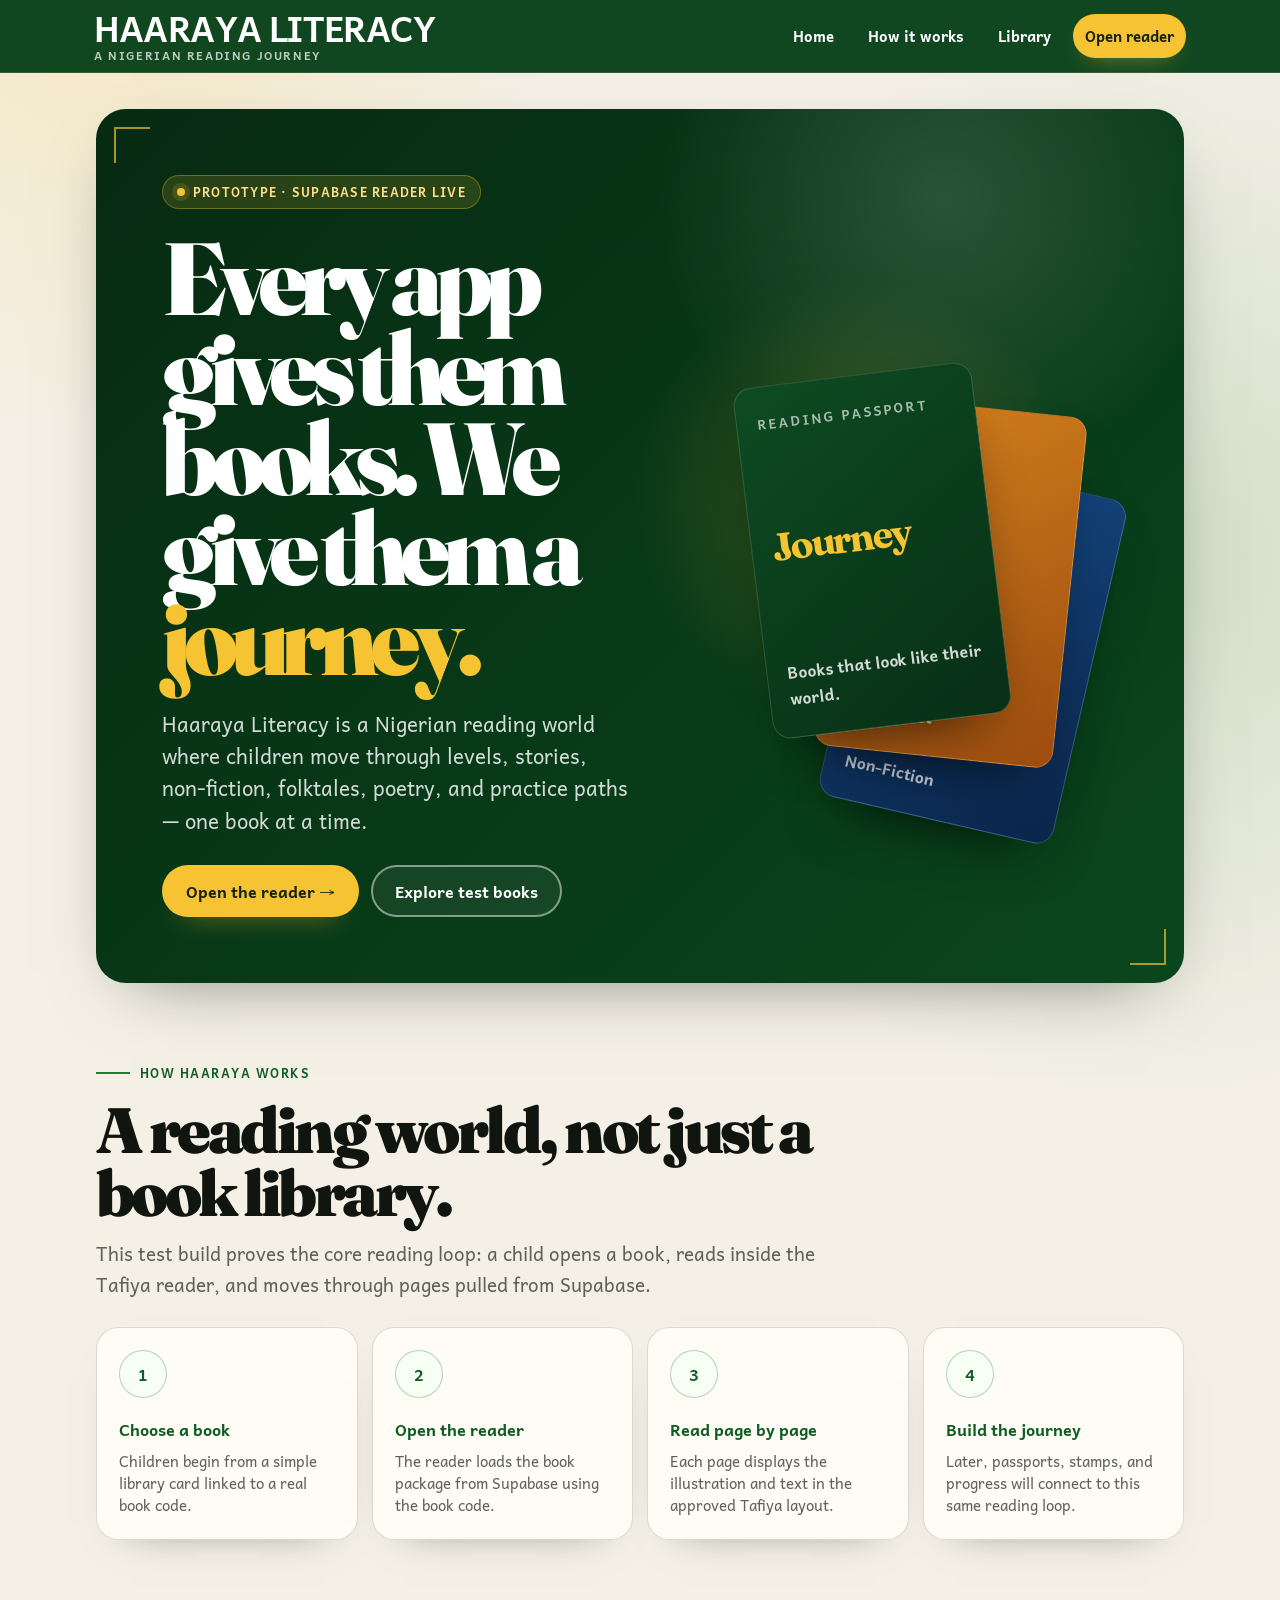
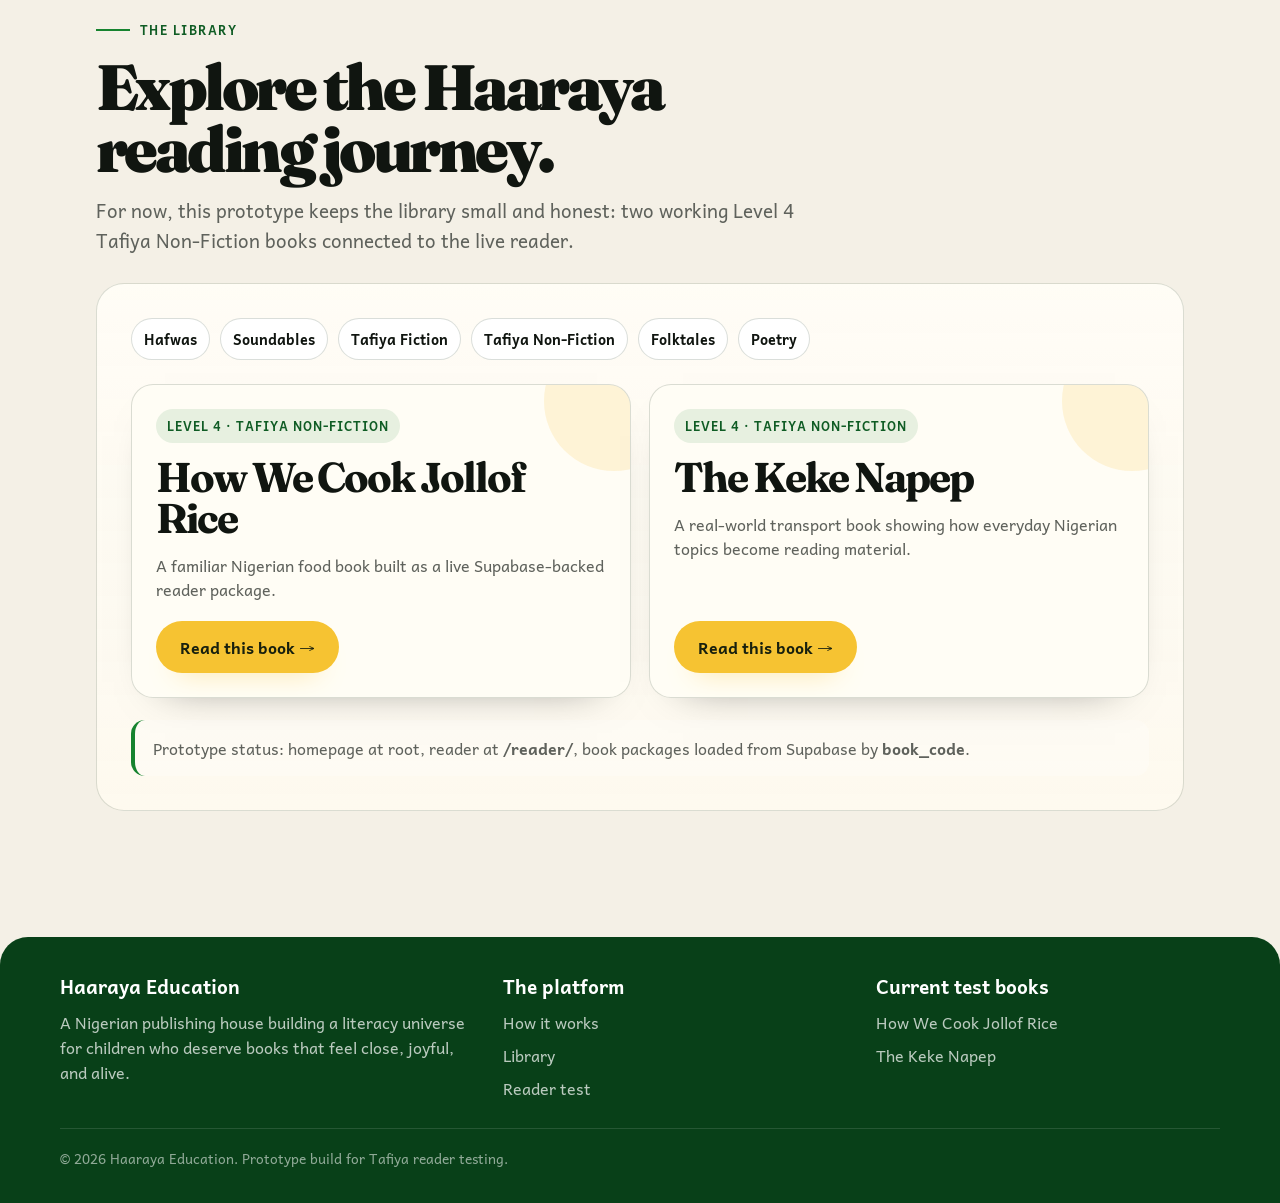
==== commit 20320354: "Update index.html" ====
--- a/index.html
+++ b/index.html
@@ -3,24 +3,29 @@
 <head>
   <meta charset="utf-8">
   <meta name="viewport" content="width=device-width, initial-scale=1, viewport-fit=cover">
-  <title>Haaraya Tafiya Reader Test</title>
+  <title>Haaraya Literacy — Tafiya Reader Test</title>
 
   <link rel="preconnect" href="https://fonts.googleapis.com">
   <link rel="preconnect" href="https://fonts.gstatic.com" crossorigin>
-  <link href="https://fonts.googleapis.com/css2?family=Andika:ital,wght@0,400;0,700;1,400;1,700&display=swap" rel="stylesheet">
+  <link href="https://fonts.googleapis.com/css2?family=Andika:ital,wght@0,400;0,700;1,400;1,700&family=Fraunces:opsz,wght@9..144,700;9..144,900&display=swap" rel="stylesheet">
 
   <style>
     :root {
-      --bg: #f3f6f0;
-      --card: #ffffff;
-      --ink: #111111;
-      --muted: #4d4d4d;
-      --green: #2f9e6e;
-      --green-dark: #25855c;
-      --blue: #2f65d8;
-      --line: #e5ddcf;
-      --shadow: 0 22px 60px -34px rgba(40, 35, 20, 0.55);
-      --font: "Andika", -apple-system, BlinkMacSystemFont, "Segoe UI", sans-serif;
+      --green-950: #062d12;
+      --green-900: #084018;
+      --green-800: #0f5c24;
+      --green-700: #16832f;
+      --cream: #f4f0e6;
+      --cream-2: #fffaf0;
+      --paper: #fffdf6;
+      --yellow: #f6c332;
+      --yellow-dark: #d99d10;
+      --ink: #101510;
+      --muted: #5f625c;
+      --line: rgba(28, 54, 30, 0.16);
+      --shadow: 0 24px 70px -36px rgba(0, 0, 0, 0.55);
+      --font-body: "Andika", -apple-system, BlinkMacSystemFont, "Segoe UI", sans-serif;
+      --font-display: "Fraunces", Georgia, serif;
     }
 
     * {
@@ -29,59 +34,200 @@
       padding: 0;
     }
 
+    html {
+      scroll-behavior: smooth;
+    }
+
     body {
       min-height: 100vh;
-      font-family: var(--font);
+      font-family: var(--font-body);
       color: var(--ink);
       background:
-        radial-gradient(circle at top left, rgba(47, 158, 110, 0.18), transparent 34rem),
-        radial-gradient(circle at bottom right, rgba(47, 101, 216, 0.12), transparent 32rem),
-        var(--bg);
-      padding: clamp(18px, 4vw, 48px);
+        radial-gradient(circle at 8% 0%, rgba(246, 195, 50, 0.18), transparent 28rem),
+        radial-gradient(circle at 90% 20%, rgba(22, 131, 47, 0.16), transparent 34rem),
+        var(--cream);
+    }
+
+    a {
+      color: inherit;
+    }
+
+    .site-header {
+      position: sticky;
+      top: 0;
+      z-index: 10;
+      background: rgba(8, 64, 24, 0.96);
+      backdrop-filter: blur(14px);
+      color: white;
+      border-bottom: 1px solid rgba(255, 255, 255, 0.12);
+    }
+
+    .nav {
+      max-width: 1160px;
+      margin: 0 auto;
+      min-height: 72px;
+      display: flex;
+      align-items: center;
+      justify-content: space-between;
+      gap: 20px;
+      padding: 0 clamp(16px, 4vw, 34px);
+    }
+
+    .brand {
+      display: flex;
+      flex-direction: column;
+      line-height: 1;
+      text-decoration: none;
+    }
+
+    .brand-main {
+      font-weight: 900;
+      font-size: clamp(1.4rem, 3.5vw, 2.2rem);
+      letter-spacing: -0.04em;
+      text-transform: uppercase;
+    }
+
+    .brand-sub {
+      margin-top: 5px;
+      font-size: 0.72rem;
+      font-weight: 700;
+      letter-spacing: 0.14em;
+      text-transform: uppercase;
+      color: rgba(255, 255, 255, 0.72);
+    }
+
+    .nav-links {
+      display: flex;
+      align-items: center;
+      gap: 10px;
+      font-weight: 700;
+      font-size: 0.94rem;
+    }
+
+    .nav-links a {
+      text-decoration: none;
+      padding: 10px 12px;
+      border-radius: 999px;
+    }
+
+    .nav-links a:hover {
+      background: rgba(255, 255, 255, 0.1);
+    }
+
+    .nav-cta {
+      background: var(--yellow);
+      color: #19210e;
+      box-shadow: 0 10px 24px -16px rgba(246, 195, 50, 0.9);
+    }
+
+    .nav-links .nav-cta:hover {
+      background: #ffd352;
     }
 
     .page {
-      max-width: 1040px;
+      max-width: 1160px;
       margin: 0 auto;
+      padding: clamp(18px, 4vw, 36px);
     }
 
     .hero {
+      position: relative;
+      overflow: hidden;
+      min-height: 560px;
       display: grid;
-      gap: 22px;
-      padding: clamp(26px, 5vw, 56px);
-      background: rgba(255, 255, 255, 0.78);
-      border: 1px solid var(--line);
-      border-radius: 28px;
+      grid-template-columns: minmax(0, 1.05fr) minmax(280px, 0.95fr);
+      gap: clamp(28px, 5vw, 70px);
+      align-items: center;
+      padding: clamp(28px, 6vw, 66px);
+      background:
+        radial-gradient(circle at 70% 45%, rgba(246, 195, 50, 0.22), transparent 14rem),
+        radial-gradient(circle at 78% 10%, rgba(255, 255, 255, 0.14), transparent 18rem),
+        linear-gradient(135deg, #072a12 0%, #073516 38%, #0a461d 100%);
+      border-radius: 30px;
+      color: white;
       box-shadow: var(--shadow);
     }
 
-    .eyebrow {
-      font-size: 0.85rem;
+    .hero::before,
+    .hero::after {
+      content: "";
+      position: absolute;
+      pointer-events: none;
+      border: 2px solid rgba(246, 195, 50, 0.68);
+      width: 34px;
+      height: 34px;
+    }
+
+    .hero::before {
+      left: 18px;
+      top: 18px;
+      border-right: none;
+      border-bottom: none;
+    }
+
+    .hero::after {
+      right: 18px;
+      bottom: 18px;
+      border-left: none;
+      border-top: none;
+    }
+
+    .hero-copy {
+      position: relative;
+      z-index: 1;
+    }
+
+    .pill {
+      display: inline-flex;
+      align-items: center;
+      gap: 8px;
+      min-height: 34px;
+      padding: 0 14px;
+      border-radius: 999px;
+      background: rgba(246, 195, 50, 0.14);
+      border: 1px solid rgba(246, 195, 50, 0.34);
+      color: #ffe08a;
+      font-size: 0.78rem;
       font-weight: 700;
-      letter-spacing: 0.09em;
+      letter-spacing: 0.1em;
       text-transform: uppercase;
-      color: var(--green-dark);
+    }
+
+    .pill-dot {
+      width: 8px;
+      height: 8px;
+      border-radius: 999px;
+      background: var(--yellow);
+      box-shadow: 0 0 0 5px rgba(246, 195, 50, 0.14);
     }
 
     h1 {
-      max-width: 760px;
-      font-size: clamp(2.4rem, 7vw, 5.6rem);
-      line-height: 0.94;
-      letter-spacing: -0.05em;
+      max-width: 640px;
+      margin-top: 24px;
+      font-family: var(--font-display);
+      font-weight: 900;
+      font-size: clamp(3.2rem, 8vw, 6.6rem);
+      line-height: 0.88;
+      letter-spacing: -0.07em;
+    }
+
+    .gold {
+      color: var(--yellow);
     }
 
     .lede {
-      max-width: 720px;
-      font-size: clamp(1.05rem, 2.2vw, 1.35rem);
-      line-height: 1.55;
-      color: var(--muted);
-    }
-
-    .actions {
+      max-width: 560px;
+      margin-top: 24px;
+      color: rgba(255, 255, 255, 0.82);
+      font-size: clamp(1.05rem, 2.1vw, 1.28rem);
+      line-height: 1.58;
+    }
+
+    .hero-actions {
       display: flex;
       flex-wrap: wrap;
       gap: 12px;
-      margin-top: 4px;
+      margin-top: 28px;
     }
 
     .btn {
@@ -102,28 +248,193 @@
     }
 
     .btn-primary {
-      background: var(--green);
+      background: var(--yellow);
+      color: #18200e;
+      box-shadow: 0 16px 28px -22px rgba(246, 195, 50, 1);
+    }
+
+    .btn-primary:hover {
+      background: #ffd65a;
+    }
+
+    .btn-outline {
       color: white;
-    }
-
-    .btn-primary:hover {
-      background: var(--green-dark);
-    }
-
-    .btn-secondary {
-      background: white;
-      color: var(--ink);
-      border-color: var(--line);
-    }
-
-    .btn-secondary:hover {
-      border-color: #d3c7b4;
-    }
-
-    .section-title {
-      margin: 34px 0 14px;
-      font-size: clamp(1.35rem, 3vw, 2rem);
-      line-height: 1.1;
+      border-color: rgba(255, 255, 255, 0.48);
+      background: rgba(255, 255, 255, 0.06);
+    }
+
+    .btn-outline:hover {
+      border-color: white;
+      background: rgba(255, 255, 255, 0.12);
+    }
+
+    .passport-stack {
+      position: relative;
+      z-index: 1;
+      min-height: 360px;
+      display: grid;
+      place-items: center;
+    }
+
+    .passport {
+      position: absolute;
+      width: min(240px, 58vw);
+      aspect-ratio: 0.68;
+      border-radius: 18px;
+      padding: 26px 20px;
+      display: flex;
+      flex-direction: column;
+      justify-content: space-between;
+      box-shadow: 0 28px 60px -28px rgba(0, 0, 0, 0.75);
+      border: 1px solid rgba(255, 255, 255, 0.16);
+    }
+
+    .passport.green {
+      background: linear-gradient(145deg, #0d4b22, #082f16);
+      transform: rotate(-7deg) translateX(-34px);
+      z-index: 3;
+    }
+
+    .passport.orange {
+      background: linear-gradient(145deg, #d8851e, #9d4c0f);
+      transform: rotate(6deg) translate(48px, 30px);
+      z-index: 2;
+    }
+
+    .passport.blue {
+      background: linear-gradient(145deg, #164e8c, #0b254a);
+      transform: rotate(13deg) translate(88px, 84px);
+      z-index: 1;
+    }
+
+    .passport small {
+      font-weight: 700;
+      letter-spacing: 0.16em;
+      text-transform: uppercase;
+      color: rgba(255, 255, 255, 0.64);
+    }
+
+    .passport strong {
+      font-family: var(--font-display);
+      font-size: 2.4rem;
+      line-height: 0.94;
+      letter-spacing: -0.06em;
+      color: var(--yellow);
+    }
+
+    .passport span {
+      color: rgba(255, 255, 255, 0.82);
+      font-weight: 700;
+    }
+
+    .section {
+      padding: clamp(42px, 7vw, 80px) 0 0;
+    }
+
+    .section-kicker {
+      display: flex;
+      align-items: center;
+      gap: 10px;
+      color: var(--green-800);
+      font-size: 0.78rem;
+      font-weight: 700;
+      letter-spacing: 0.12em;
+      text-transform: uppercase;
+    }
+
+    .section-kicker::before {
+      content: "";
+      width: 34px;
+      height: 2px;
+      background: var(--green-700);
+    }
+
+    .section-heading {
+      max-width: 760px;
+      margin-top: 16px;
+      font-family: var(--font-display);
+      font-weight: 900;
+      font-size: clamp(2.1rem, 5vw, 4.1rem);
+      line-height: 0.98;
+      letter-spacing: -0.055em;
+    }
+
+    .section-copy {
+      max-width: 720px;
+      margin-top: 14px;
+      color: var(--muted);
+      font-size: clamp(1rem, 2vw, 1.18rem);
+      line-height: 1.6;
+    }
+
+    .journey-grid {
+      display: grid;
+      grid-template-columns: repeat(4, minmax(0, 1fr));
+      gap: 14px;
+      margin-top: 28px;
+    }
+
+    .step-card,
+    .book-card {
+      background: rgba(255, 253, 246, 0.9);
+      border: 1px solid var(--line);
+      border-radius: 22px;
+      box-shadow: 0 18px 42px -34px rgba(0, 0, 0, 0.55);
+    }
+
+    .step-card {
+      padding: 22px;
+      min-height: 180px;
+    }
+
+    .step-num {
+      width: 48px;
+      height: 48px;
+      display: grid;
+      place-items: center;
+      border-radius: 999px;
+      margin-bottom: 18px;
+      border: 1px solid rgba(22, 131, 47, 0.32);
+      background: #f7fff4;
+      color: var(--green-800);
+      font-weight: 900;
+    }
+
+    .step-card h3 {
+      color: var(--green-800);
+      font-size: 1.02rem;
+      margin-bottom: 8px;
+    }
+
+    .step-card p {
+      color: var(--muted);
+      font-size: 0.94rem;
+      line-height: 1.48;
+    }
+
+    .library-panel {
+      margin-top: 28px;
+      padding: clamp(20px, 4vw, 34px);
+      background:
+        linear-gradient(180deg, rgba(255, 253, 246, 0.94), rgba(255, 250, 240, 0.88));
+      border: 1px solid var(--line);
+      border-radius: 28px;
+    }
+
+    .strand-strip {
+      display: flex;
+      flex-wrap: wrap;
+      gap: 10px;
+      margin-bottom: 24px;
+    }
+
+    .strand-tag {
+      padding: 8px 12px;
+      border-radius: 999px;
+      background: #fff;
+      border: 1px solid var(--line);
+      font-weight: 700;
+      font-size: 0.9rem;
     }
 
     .books {
@@ -133,50 +444,158 @@
     }
 
     .book-card {
-      background: var(--card);
-      border: 1px solid var(--line);
-      border-radius: 24px;
-      padding: 22px;
-      box-shadow: 0 12px 34px -26px rgba(40, 35, 20, 0.55);
+      padding: 24px;
       display: flex;
       flex-direction: column;
       gap: 14px;
+      position: relative;
+      overflow: hidden;
+    }
+
+    .book-card::after {
+      content: "";
+      position: absolute;
+      width: 140px;
+      height: 140px;
+      right: -54px;
+      top: -54px;
+      border-radius: 50%;
+      background: rgba(246, 195, 50, 0.16);
     }
 
     .book-meta {
-      font-size: 0.82rem;
+      width: fit-content;
+      padding: 7px 11px;
+      border-radius: 999px;
+      background: rgba(22, 131, 47, 0.1);
+      color: var(--green-800);
+      font-size: 0.78rem;
       font-weight: 700;
       letter-spacing: 0.08em;
       text-transform: uppercase;
-      color: var(--blue);
     }
 
     .book-title {
-      font-size: clamp(1.35rem, 3vw, 2.05rem);
-      line-height: 1.08;
+      position: relative;
+      z-index: 1;
+      max-width: 420px;
+      font-family: var(--font-display);
+      font-size: clamp(1.8rem, 3.4vw, 2.6rem);
+      line-height: 0.98;
+      letter-spacing: -0.05em;
     }
 
     .book-desc {
+      position: relative;
+      z-index: 1;
       color: var(--muted);
-      line-height: 1.45;
+      line-height: 1.5;
       flex: 1;
     }
 
     .book-card .btn {
+      position: relative;
+      z-index: 1;
       align-self: flex-start;
-      margin-top: 4px;
-    }
-
-    .note {
+      margin-top: 6px;
+    }
+
+    .status-note {
       margin-top: 22px;
+      padding: 16px 18px;
+      border-left: 4px solid var(--green-700);
+      background: rgba(255, 253, 246, 0.72);
       color: var(--muted);
-      font-size: 0.95rem;
-      line-height: 1.45;
-    }
-
-    @media (max-width: 760px) {
-      body {
-        padding: 14px;
+      line-height: 1.5;
+      border-radius: 14px;
+    }
+
+    .footer {
+      margin-top: clamp(50px, 8vw, 90px);
+      padding: 34px clamp(20px, 4vw, 36px);
+      border-radius: 28px 28px 0 0;
+      background: var(--green-900);
+      color: rgba(255, 255, 255, 0.78);
+    }
+
+    .footer-inner {
+      max-width: 1160px;
+      margin: 0 auto;
+      display: grid;
+      grid-template-columns: 1.2fr 1fr 1fr;
+      gap: 30px;
+    }
+
+    .footer strong {
+      display: block;
+      color: white;
+      margin-bottom: 8px;
+      font-size: 1.2rem;
+    }
+
+    .footer p,
+    .footer li {
+      line-height: 1.55;
+      color: rgba(255, 255, 255, 0.72);
+    }
+
+    .footer ul {
+      list-style: none;
+      display: grid;
+      gap: 8px;
+    }
+
+    .footer a {
+      text-decoration: none;
+    }
+
+    .footer a:hover {
+      color: white;
+    }
+
+    .copyright {
+      max-width: 1160px;
+      margin: 28px auto 0;
+      padding-top: 18px;
+      border-top: 1px solid rgba(255, 255, 255, 0.12);
+      font-size: 0.86rem;
+      color: rgba(255, 255, 255, 0.55);
+    }
+
+    @media (max-width: 900px) {
+      .hero {
+        grid-template-columns: 1fr;
+        min-height: auto;
+      }
+
+      .passport-stack {
+        min-height: 300px;
+      }
+
+      .journey-grid {
+        grid-template-columns: repeat(2, minmax(0, 1fr));
+      }
+
+      .footer-inner {
+        grid-template-columns: 1fr;
+      }
+    }
+
+    @media (max-width: 640px) {
+      .nav {
+        min-height: 64px;
+      }
+
+      .brand-main {
+        font-size: 1.35rem;
+      }
+
+      .brand-sub {
+        display: none;
+      }
+
+      .nav-links a:not(.nav-cta) {
+        display: none;
       }
 
       .hero {
@@ -184,64 +603,218 @@
         padding: 26px;
       }
 
-      .books {
+      .hero-actions,
+      .books,
+      .journey-grid {
         grid-template-columns: 1fr;
+      }
+
+      .hero-actions {
+        display: grid;
       }
 
       .btn {
         width: 100%;
       }
 
+      .books {
+        display: grid;
+      }
+
       .book-card .btn {
         align-self: stretch;
       }
+
+      .passport {
+        width: 190px;
+      }
+
+      .passport.green {
+        transform: rotate(-7deg) translateX(-24px);
+      }
+
+      .passport.orange {
+        transform: rotate(6deg) translate(36px, 30px);
+      }
+
+      .passport.blue {
+        transform: rotate(13deg) translate(58px, 76px);
+      }
     }
   </style>
 </head>
 
 <body>
+  <header class="site-header">
+    <nav class="nav" aria-label="Main navigation">
+      <a class="brand" href="./" aria-label="Haaraya Literacy home">
+        <span class="brand-main">Haaraya Literacy</span>
+        <span class="brand-sub">A Nigerian Reading Journey</span>
+      </a>
+
+      <div class="nav-links">
+        <a href="./">Home</a>
+        <a href="#how">How it works</a>
+        <a href="#library">Library</a>
+        <a class="nav-cta" href="reader/?book=T4-NF-01">Open reader</a>
+      </div>
+    </nav>
+  </header>
+
   <main class="page">
-    <section class="hero">
-      <div class="eyebrow">Haaraya Literacy · Tafiya Reader</div>
-
-      <h1>Read Nigerian books that feel like home.</h1>
-
-      <p class="lede">
-        This is the live Tafiya reader prototype. The books below are loading from Supabase
-        and opening in the new reader route.
-      </p>
-
-      <div class="actions">
-        <a class="btn btn-primary" href="reader/?book=T4-NF-01">Open first book</a>
-        <a class="btn btn-secondary" href="#books">View test books</a>
+    <section class="hero" id="home">
+      <div class="hero-copy">
+        <div class="pill"><span class="pill-dot"></span> Prototype · Supabase reader live</div>
+
+        <h1>
+          Every app gives them books.
+          We give them a <span class="gold">journey.</span>
+        </h1>
+
+        <p class="lede">
+          Haaraya Literacy is a Nigerian reading world where children move through levels,
+          stories, non-fiction, folktales, poetry, and practice paths — one book at a time.
+        </p>
+
+        <div class="hero-actions">
+          <a class="btn btn-primary" href="reader/?book=T4-NF-01">Open the reader →</a>
+          <a class="btn btn-outline" href="#library">Explore test books</a>
+        </div>
+      </div>
+
+      <div class="passport-stack" aria-hidden="true">
+        <div class="passport blue">
+          <small>Level 4</small>
+          <strong>Tafiya</strong>
+          <span>Non-Fiction</span>
+        </div>
+
+        <div class="passport orange">
+          <small>Book Code</small>
+          <strong>T4</strong>
+          <span>Reader Test</span>
+        </div>
+
+        <div class="passport green">
+          <small>Reading Passport</small>
+          <strong>Journey</strong>
+          <span>Books that look like their world.</span>
+        </div>
       </div>
     </section>
 
-    <h2 class="section-title" id="books">Test books</h2>
-
-    <section class="books" aria-label="Available test books">
-      <article class="book-card">
-        <div class="book-meta">Level 4 · Non-Fiction</div>
-        <h3 class="book-title">How We Cook Jollof Rice</h3>
-        <p class="book-desc">
-          A Tafiya non-fiction reader about a familiar Nigerian food experience.
+    <section class="section" id="how">
+      <div class="section-kicker">How Haaraya works</div>
+      <h2 class="section-heading">A reading world, not just a book library.</h2>
+      <p class="section-copy">
+        This test build proves the core reading loop: a child opens a book, reads inside the
+        Tafiya reader, and moves through pages pulled from Supabase.
+      </p>
+
+      <div class="journey-grid">
+        <article class="step-card">
+          <div class="step-num">1</div>
+          <h3>Choose a book</h3>
+          <p>Children begin from a simple library card linked to a real book code.</p>
+        </article>
+
+        <article class="step-card">
+          <div class="step-num">2</div>
+          <h3>Open the reader</h3>
+          <p>The reader loads the book package from Supabase using the book code.</p>
+        </article>
+
+        <article class="step-card">
+          <div class="step-num">3</div>
+          <h3>Read page by page</h3>
+          <p>Each page displays the illustration and text in the approved Tafiya layout.</p>
+        </article>
+
+        <article class="step-card">
+          <div class="step-num">4</div>
+          <h3>Build the journey</h3>
+          <p>Later, passports, stamps, and progress will connect to this same reading loop.</p>
+        </article>
+      </div>
+    </section>
+
+    <section class="section" id="library">
+      <div class="section-kicker">The Library</div>
+      <h2 class="section-heading">Explore the Haaraya reading journey.</h2>
+      <p class="section-copy">
+        For now, this prototype keeps the library small and honest: two working Level 4
+        Tafiya Non-Fiction books connected to the live reader.
+      </p>
+
+      <div class="library-panel">
+        <div class="strand-strip" aria-label="Future Haaraya strands">
+          <span class="strand-tag">Hafwas</span>
+          <span class="strand-tag">Soundables</span>
+          <span class="strand-tag">Tafiya Fiction</span>
+          <span class="strand-tag">Tafiya Non-Fiction</span>
+          <span class="strand-tag">Folktales</span>
+          <span class="strand-tag">Poetry</span>
+        </div>
+
+        <div class="books">
+          <article class="book-card">
+            <div class="book-meta">Level 4 · Tafiya Non-Fiction</div>
+            <h3 class="book-title">How We Cook Jollof Rice</h3>
+            <p class="book-desc">
+              A familiar Nigerian food book built as a live Supabase-backed reader package.
+            </p>
+            <a class="btn btn-primary" href="reader/?book=T4-NF-01">Read this book →</a>
+          </article>
+
+          <article class="book-card">
+            <div class="book-meta">Level 4 · Tafiya Non-Fiction</div>
+            <h3 class="book-title">The Keke Napep</h3>
+            <p class="book-desc">
+              A real-world transport book showing how everyday Nigerian topics become reading material.
+            </p>
+            <a class="btn btn-primary" href="reader/?book=T4-NF-02">Read this book →</a>
+          </article>
+        </div>
+
+        <p class="status-note">
+          Prototype status: homepage at root, reader at <strong>/reader/</strong>, book packages loaded
+          from Supabase by <strong>book_code</strong>.
         </p>
-        <a class="btn btn-primary" href="reader/?book=T4-NF-01">Read this book</a>
-      </article>
-
-      <article class="book-card">
-        <div class="book-meta">Level 4 · Non-Fiction</div>
-        <h3 class="book-title">The Keke Napep</h3>
-        <p class="book-desc">
-          A Tafiya non-fiction reader about a common form of transport children recognize.
+      </div>
+    </section>
+  </main>
+
+  <footer class="footer">
+    <div class="footer-inner">
+      <section>
+        <strong>Haaraya Education</strong>
+        <p>
+          A Nigerian publishing house building a literacy universe for children who deserve
+          books that feel close, joyful, and alive.
         </p>
-        <a class="btn btn-primary" href="reader/?book=T4-NF-02">Read this book</a>
-      </article>
-    </section>
-
-    <p class="note">
-      Prototype status: homepage at root, reader at <strong>/reader/</strong>.
-    </p>
-  </main>
+      </section>
+
+      <section>
+        <strong>The platform</strong>
+        <ul>
+          <li><a href="#how">How it works</a></li>
+          <li><a href="#library">Library</a></li>
+          <li><a href="reader/?book=T4-NF-01">Reader test</a></li>
+        </ul>
+      </section>
+
+      <section>
+        <strong>Current test books</strong>
+        <ul>
+          <li><a href="reader/?book=T4-NF-01">How We Cook Jollof Rice</a></li>
+          <li><a href="reader/?book=T4-NF-02">The Keke Napep</a></li>
+        </ul>
+      </section>
+    </div>
+
+    <div class="copyright">
+      © 2026 Haaraya Education. Prototype build for Tafiya reader testing.
+    </div>
+  </footer>
 </body>
 </html>
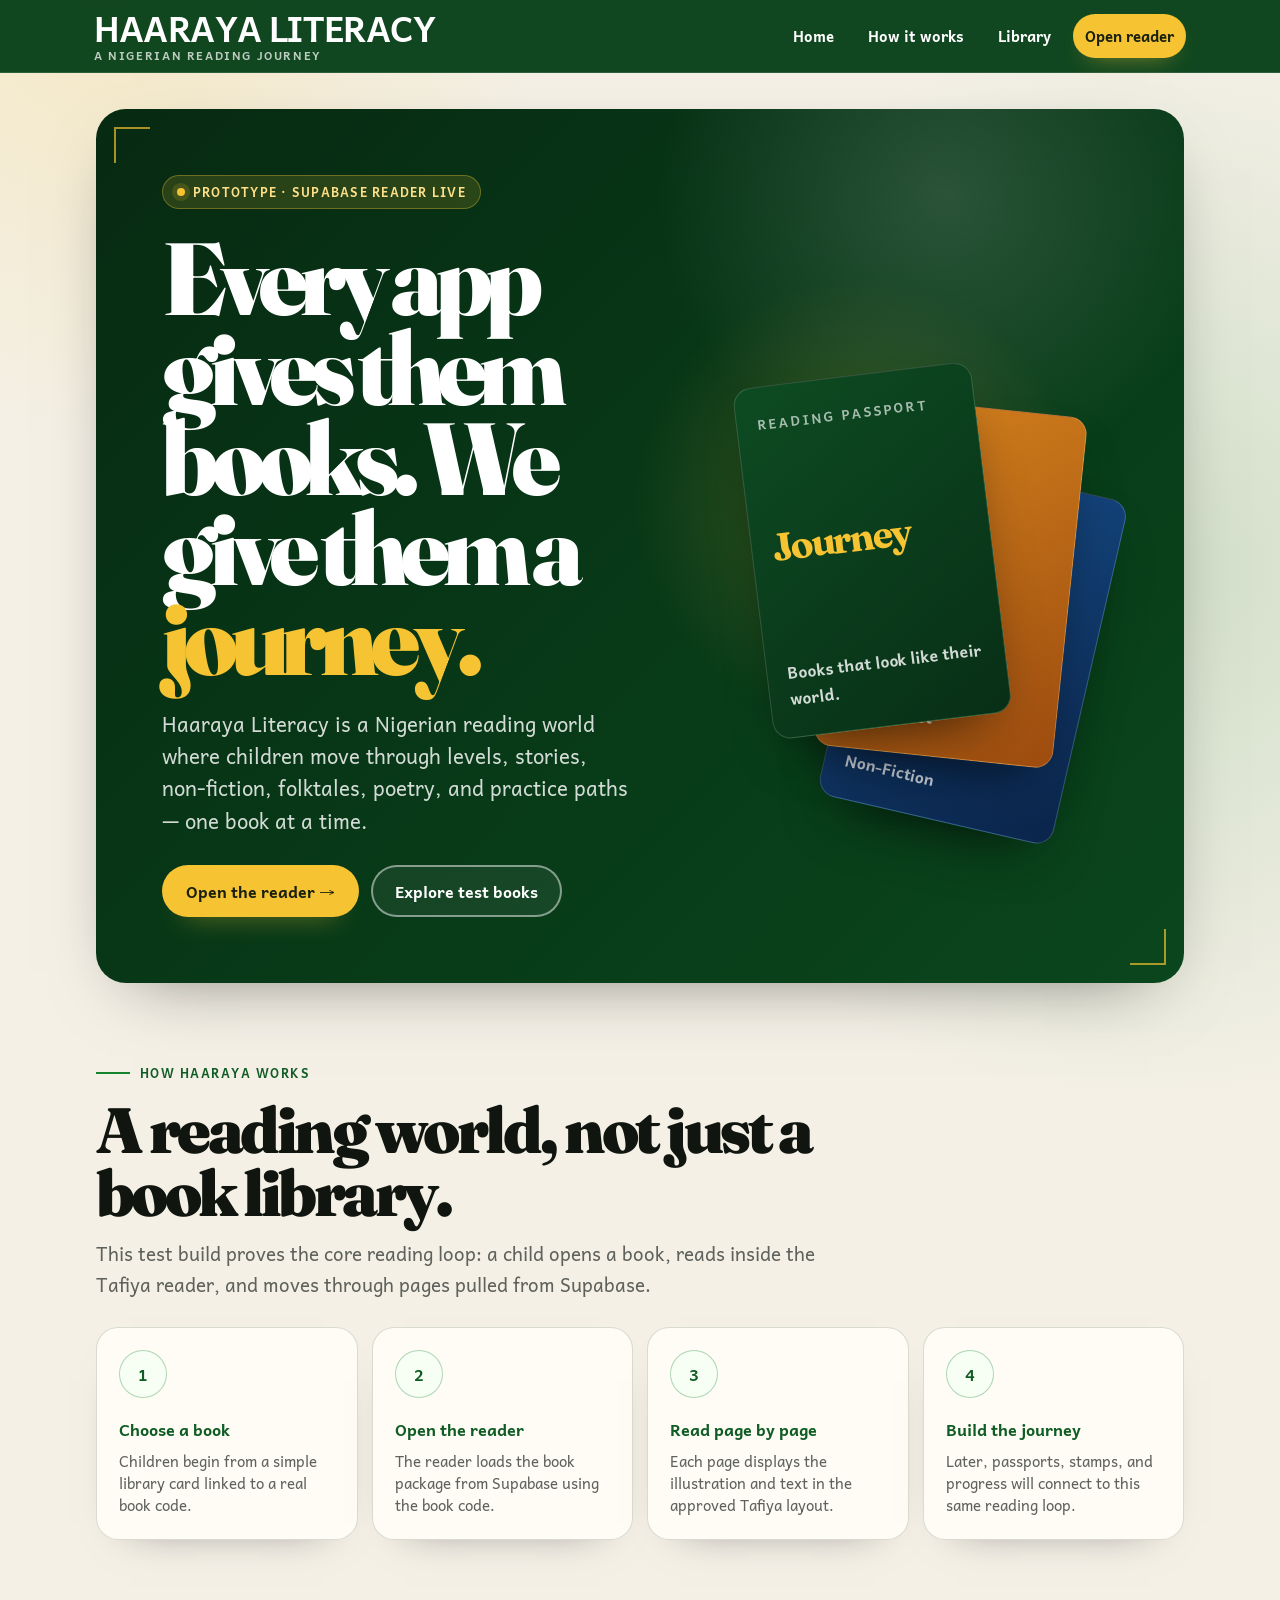
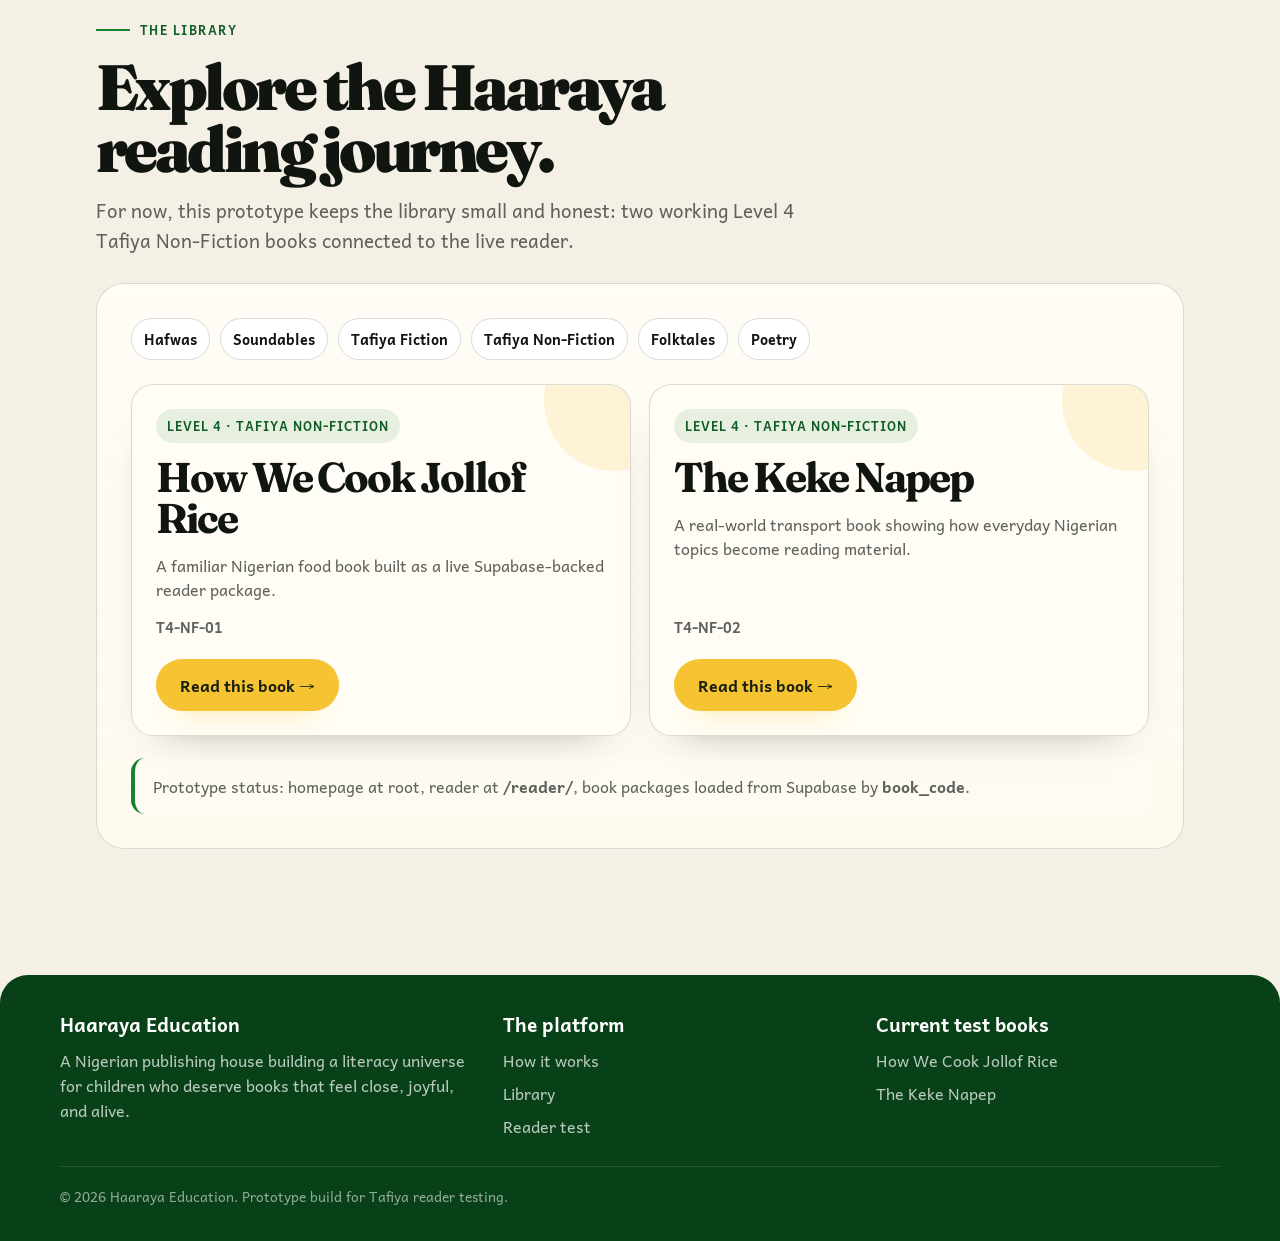
==== commit eff1a4e7: "Update index.html" ====
--- a/index.html
+++ b/index.html
@@ -16,10 +16,8 @@
       --green-800: #0f5c24;
       --green-700: #16832f;
       --cream: #f4f0e6;
-      --cream-2: #fffaf0;
       --paper: #fffdf6;
       --yellow: #f6c332;
-      --yellow-dark: #d99d10;
       --ink: #101510;
       --muted: #5f625c;
       --line: rgba(28, 54, 30, 0.16);
@@ -28,15 +26,8 @@
       --font-display: "Fraunces", Georgia, serif;
     }
 
-    * {
-      box-sizing: border-box;
-      margin: 0;
-      padding: 0;
-    }
-
-    html {
-      scroll-behavior: smooth;
-    }
+    * { box-sizing: border-box; margin: 0; padding: 0; }
+    html { scroll-behavior: smooth; }
 
     body {
       min-height: 100vh;
@@ -48,9 +39,7 @@
         var(--cream);
     }
 
-    a {
-      color: inherit;
-    }
+    a { color: inherit; }
 
     .site-header {
       position: sticky;
@@ -110,9 +99,7 @@
       border-radius: 999px;
     }
 
-    .nav-links a:hover {
-      background: rgba(255, 255, 255, 0.1);
-    }
+    .nav-links a:hover { background: rgba(255, 255, 255, 0.1); }
 
     .nav-cta {
       background: var(--yellow);
@@ -120,9 +107,7 @@
       box-shadow: 0 10px 24px -16px rgba(246, 195, 50, 0.9);
     }
 
-    .nav-links .nav-cta:hover {
-      background: #ffd352;
-    }
+    .nav-links .nav-cta:hover { background: #ffd352; }
 
     .page {
       max-width: 1160px;
@@ -211,9 +196,7 @@
       letter-spacing: -0.07em;
     }
 
-    .gold {
-      color: var(--yellow);
-    }
+    .gold { color: var(--yellow); }
 
     .lede {
       max-width: 560px;
@@ -243,9 +226,7 @@
       transition: transform 0.12s ease, background 0.16s ease, border-color 0.16s ease;
     }
 
-    .btn:active {
-      transform: translateY(1px) scale(0.99);
-    }
+    .btn:active { transform: translateY(1px) scale(0.99); }
 
     .btn-primary {
       background: var(--yellow);
@@ -253,9 +234,7 @@
       box-shadow: 0 16px 28px -22px rgba(246, 195, 50, 1);
     }
 
-    .btn-primary:hover {
-      background: #ffd65a;
-    }
+    .btn-primary:hover { background: #ffd65a; }
 
     .btn-outline {
       color: white;
@@ -493,6 +472,14 @@
       flex: 1;
     }
 
+    .book-code {
+      position: relative;
+      z-index: 1;
+      color: var(--muted);
+      font-size: 0.9rem;
+      font-weight: 700;
+    }
+
     .book-card .btn {
       position: relative;
       z-index: 1;
@@ -604,21 +591,17 @@
       }
 
       .hero-actions,
-      .books,
       .journey-grid {
+        display: grid;
         grid-template-columns: 1fr;
       }
 
-      .hero-actions {
-        display: grid;
+      .books {
+        grid-template-columns: 1fr;
       }
 
       .btn {
         width: 100%;
-      }
-
-      .books {
-        display: grid;
       }
 
       .book-card .btn {
@@ -656,7 +639,7 @@
         <a href="./">Home</a>
         <a href="#how">How it works</a>
         <a href="#library">Library</a>
-        <a class="nav-cta" href="reader/?book=T4-NF-01">Open reader</a>
+        <a class="nav-cta" data-first-book-link href="reader/?book=T4-NF-01">Open reader</a>
       </div>
     </nav>
   </header>
@@ -677,7 +660,7 @@
         </p>
 
         <div class="hero-actions">
-          <a class="btn btn-primary" href="reader/?book=T4-NF-01">Open the reader →</a>
+          <a class="btn btn-primary" data-first-book-link href="reader/?book=T4-NF-01">Open the reader →</a>
           <a class="btn btn-outline" href="#library">Explore test books</a>
         </div>
       </div>
@@ -742,8 +725,8 @@
       <div class="section-kicker">The Library</div>
       <h2 class="section-heading">Explore the Haaraya reading journey.</h2>
       <p class="section-copy">
-        For now, this prototype keeps the library small and honest: two working Level 4
-        Tafiya Non-Fiction books connected to the live reader.
+        For now, this prototype keeps the library small and honest:
+        <span id="bookCount">two</span> working Level 4 Tafiya Non-Fiction books connected to the live reader.
       </p>
 
       <div class="library-panel">
@@ -756,25 +739,7 @@
           <span class="strand-tag">Poetry</span>
         </div>
 
-        <div class="books">
-          <article class="book-card">
-            <div class="book-meta">Level 4 · Tafiya Non-Fiction</div>
-            <h3 class="book-title">How We Cook Jollof Rice</h3>
-            <p class="book-desc">
-              A familiar Nigerian food book built as a live Supabase-backed reader package.
-            </p>
-            <a class="btn btn-primary" href="reader/?book=T4-NF-01">Read this book →</a>
-          </article>
-
-          <article class="book-card">
-            <div class="book-meta">Level 4 · Tafiya Non-Fiction</div>
-            <h3 class="book-title">The Keke Napep</h3>
-            <p class="book-desc">
-              A real-world transport book showing how everyday Nigerian topics become reading material.
-            </p>
-            <a class="btn btn-primary" href="reader/?book=T4-NF-02">Read this book →</a>
-          </article>
-        </div>
+        <div class="books" id="bookGrid" aria-label="Available test books"></div>
 
         <p class="status-note">
           Prototype status: homepage at root, reader at <strong>/reader/</strong>, book packages loaded
@@ -799,16 +764,13 @@
         <ul>
           <li><a href="#how">How it works</a></li>
           <li><a href="#library">Library</a></li>
-          <li><a href="reader/?book=T4-NF-01">Reader test</a></li>
+          <li><a data-first-book-link href="reader/?book=T4-NF-01">Reader test</a></li>
         </ul>
       </section>
 
       <section>
         <strong>Current test books</strong>
-        <ul>
-          <li><a href="reader/?book=T4-NF-01">How We Cook Jollof Rice</a></li>
-          <li><a href="reader/?book=T4-NF-02">The Keke Napep</a></li>
-        </ul>
+        <ul id="footerBookList"></ul>
       </section>
     </div>
 
@@ -816,5 +778,130 @@
       © 2026 Haaraya Education. Prototype build for Tafiya reader testing.
     </div>
   </footer>
+
+  <script>
+    const BOOKS = [
+      {
+        code: "T4-NF-01",
+        title: "How We Cook Jollof Rice",
+        level: "Level 4",
+        strand: "Tafiya Non-Fiction",
+        description: "A familiar Nigerian food book built as a live Supabase-backed reader package."
+      },
+      {
+        code: "T4-NF-02",
+        title: "The Keke Napep",
+        level: "Level 4",
+        strand: "Tafiya Non-Fiction",
+        description: "A real-world transport book showing how everyday Nigerian topics become reading material."
+      }
+    ];
+
+    function readerHref(bookCode) {
+      return `reader/?book=${encodeURIComponent(bookCode)}`;
+    }
+
+    function bookCountText(count) {
+      const words = {
+        0: "no",
+        1: "one",
+        2: "two",
+        3: "three",
+        4: "four",
+        5: "five",
+        6: "six",
+        7: "seven",
+        8: "eight",
+        9: "nine",
+        10: "ten"
+      };
+
+      return words[count] || String(count);
+    }
+
+    function renderBookCards() {
+      const grid = document.getElementById("bookGrid");
+      if (!grid) return;
+
+      grid.innerHTML = "";
+
+      BOOKS.forEach((book) => {
+        const card = document.createElement("article");
+        card.className = "book-card";
+
+        const meta = document.createElement("div");
+        meta.className = "book-meta";
+        meta.textContent = `${book.level} · ${book.strand}`;
+
+        const title = document.createElement("h3");
+        title.className = "book-title";
+        title.textContent = book.title;
+
+        const desc = document.createElement("p");
+        desc.className = "book-desc";
+        desc.textContent = book.description;
+
+        const code = document.createElement("div");
+        code.className = "book-code";
+        code.textContent = book.code;
+
+        const link = document.createElement("a");
+        link.className = "btn btn-primary";
+        link.href = readerHref(book.code);
+        link.textContent = "Read this book →";
+
+        card.appendChild(meta);
+        card.appendChild(title);
+        card.appendChild(desc);
+        card.appendChild(code);
+        card.appendChild(link);
+
+        grid.appendChild(card);
+      });
+    }
+
+    function renderFooterBooks() {
+      const list = document.getElementById("footerBookList");
+      if (!list) return;
+
+      list.innerHTML = "";
+
+      BOOKS.forEach((book) => {
+        const item = document.createElement("li");
+        const link = document.createElement("a");
+
+        link.href = readerHref(book.code);
+        link.textContent = book.title;
+
+        item.appendChild(link);
+        list.appendChild(item);
+      });
+    }
+
+    function wireFirstBookLinks() {
+      const firstBook = BOOKS[0];
+      if (!firstBook) return;
+
+      document.querySelectorAll("[data-first-book-link]").forEach((link) => {
+        link.href = readerHref(firstBook.code);
+      });
+    }
+
+    function updateBookCount() {
+      const count = document.getElementById("bookCount");
+      if (!count) return;
+
+      count.textContent = bookCountText(BOOKS.length);
+    }
+
+    function bootHomepage() {
+      wireFirstBookLinks();
+      updateBookCount();
+      renderBookCards();
+      renderFooterBooks();
+    }
+
+    document.addEventListener("DOMContentLoaded", bootHomepage);
+  </script>
 </body>
 </html>
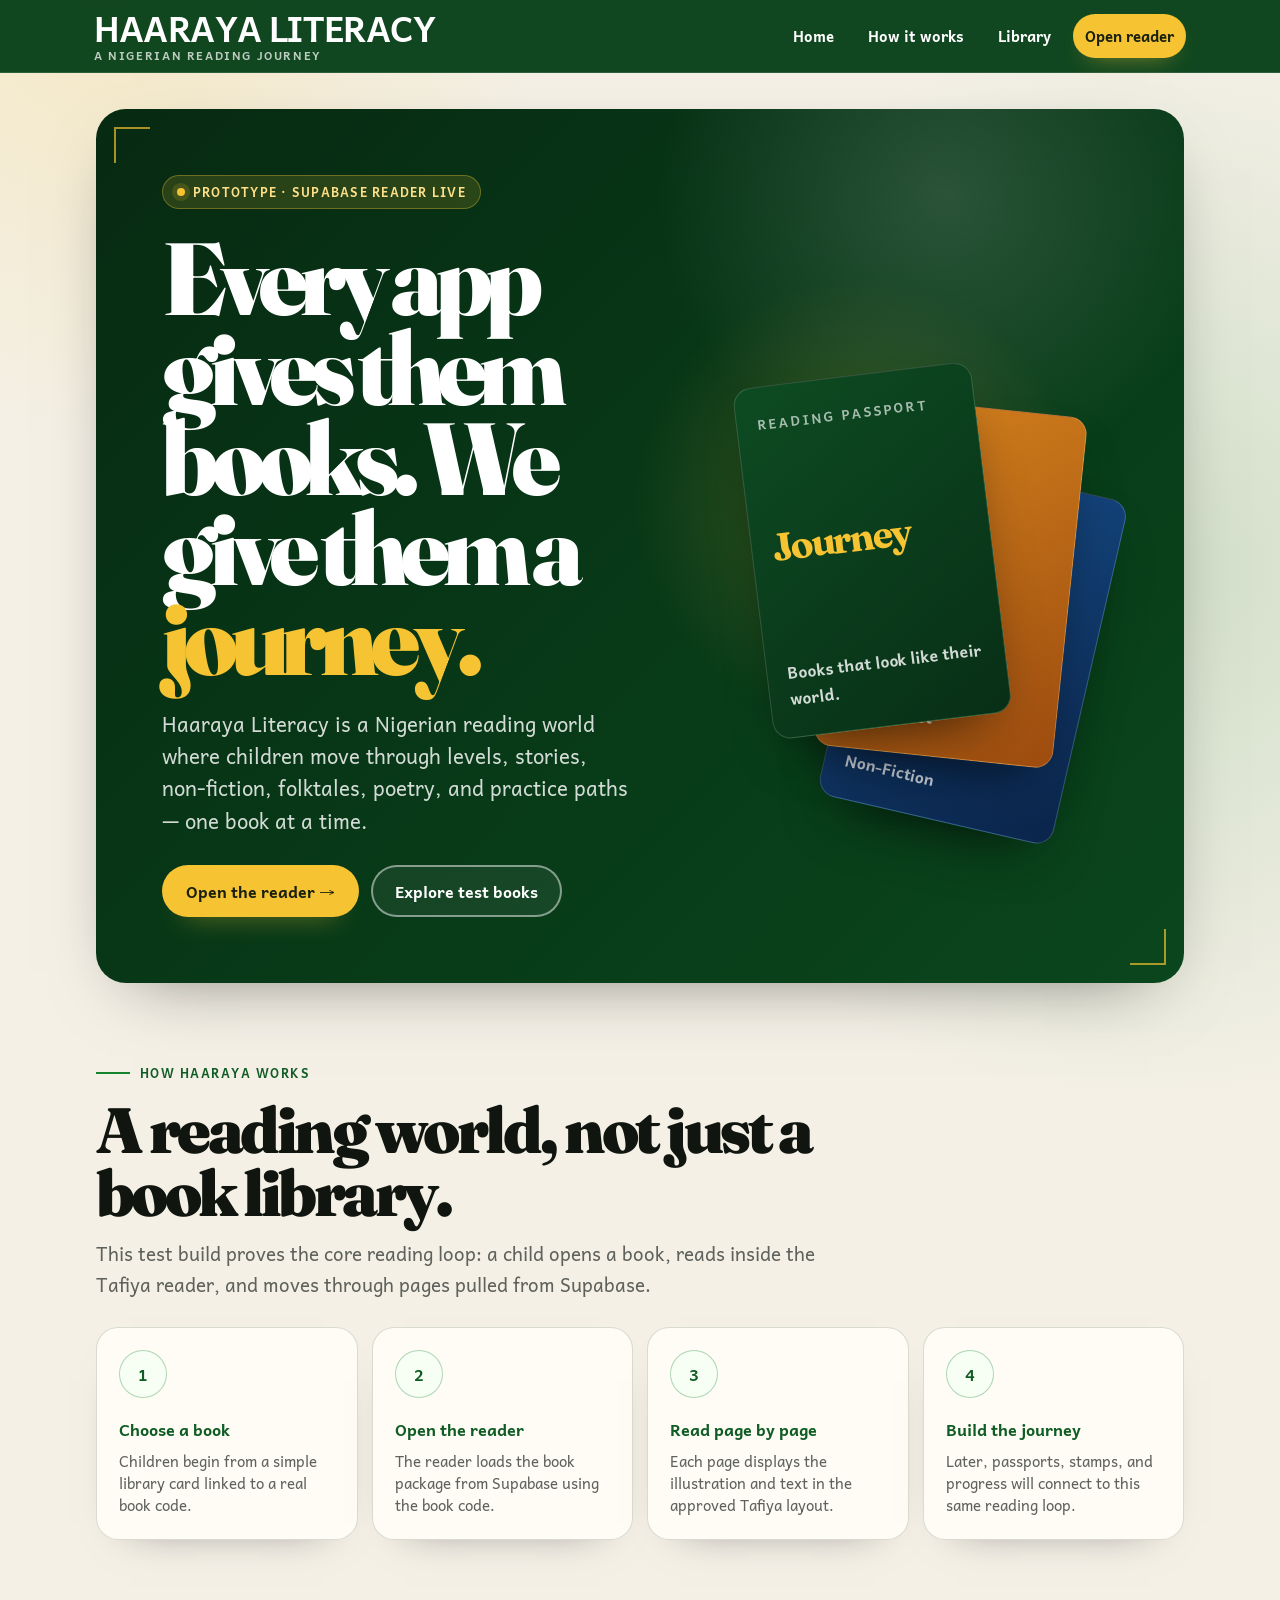
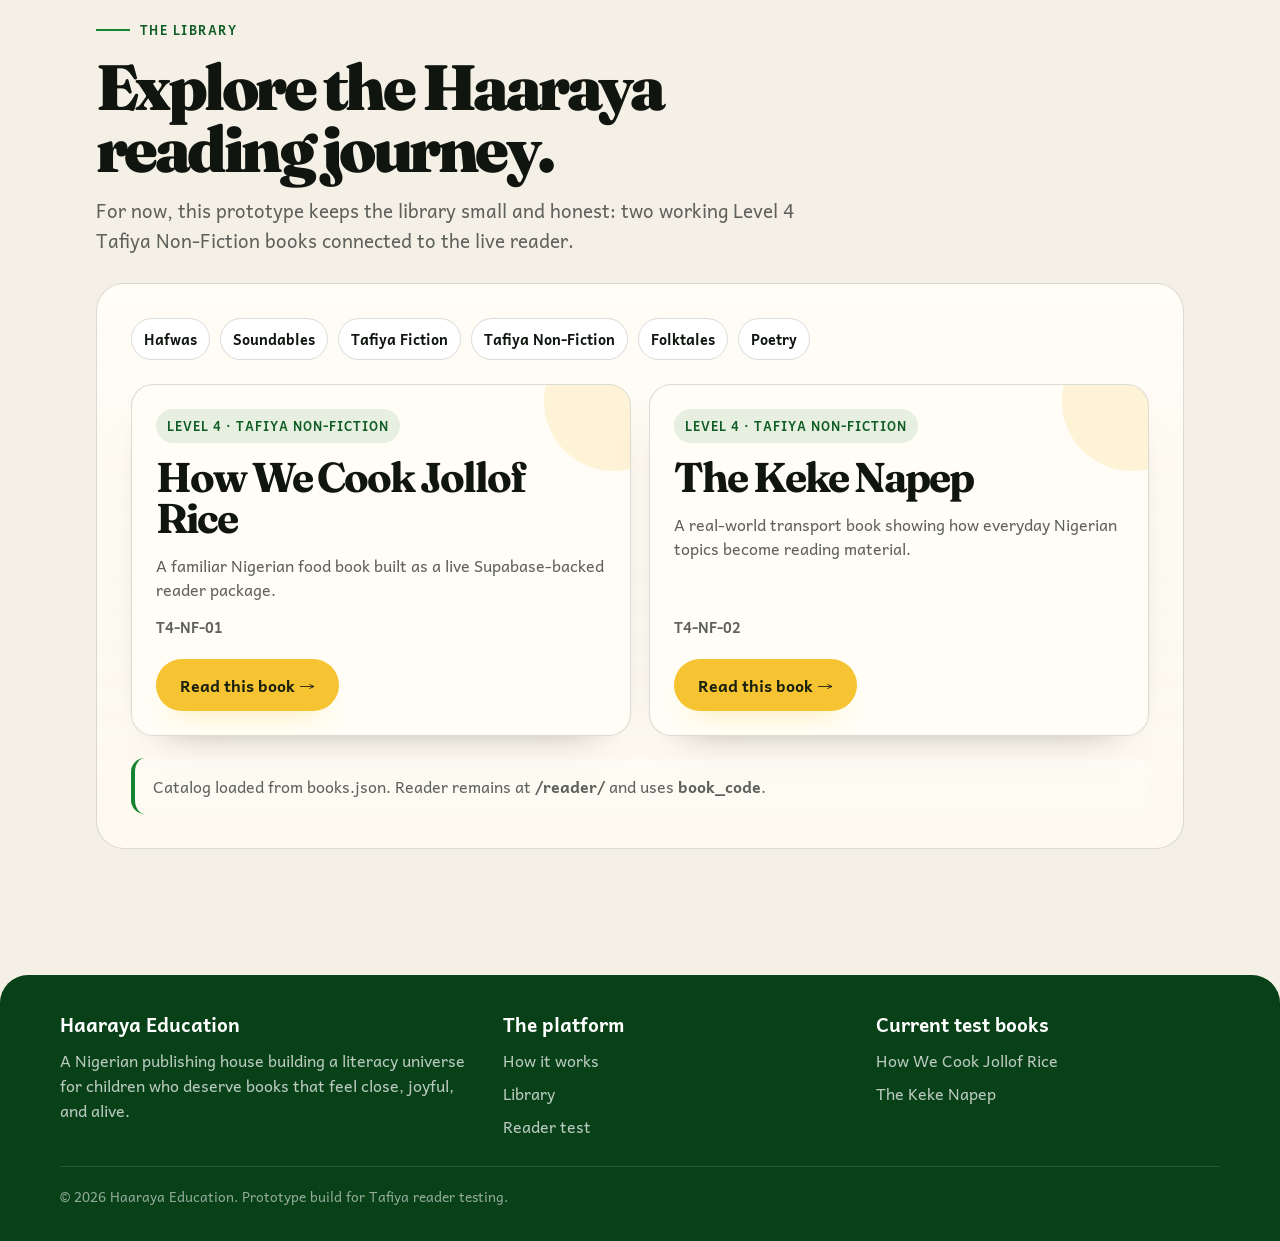
==== commit 4dcd6903: "Update index.html" ====
--- a/index.html
+++ b/index.html
@@ -536,9 +536,7 @@
       text-decoration: none;
     }
 
-    .footer a:hover {
-      color: white;
-    }
+    .footer a:hover { color: white; }
 
     .copyright {
       max-width: 1160px;
@@ -555,35 +553,23 @@
         min-height: auto;
       }
 
-      .passport-stack {
-        min-height: 300px;
-      }
+      .passport-stack { min-height: 300px; }
 
       .journey-grid {
         grid-template-columns: repeat(2, minmax(0, 1fr));
       }
 
-      .footer-inner {
-        grid-template-columns: 1fr;
-      }
+      .footer-inner { grid-template-columns: 1fr; }
     }
 
     @media (max-width: 640px) {
-      .nav {
-        min-height: 64px;
-      }
-
-      .brand-main {
-        font-size: 1.35rem;
-      }
-
-      .brand-sub {
-        display: none;
-      }
-
-      .nav-links a:not(.nav-cta) {
-        display: none;
-      }
+      .nav { min-height: 64px; }
+
+      .brand-main { font-size: 1.35rem; }
+
+      .brand-sub { display: none; }
+
+      .nav-links a:not(.nav-cta) { display: none; }
 
       .hero {
         border-radius: 22px;
@@ -596,33 +582,19 @@
         grid-template-columns: 1fr;
       }
 
-      .books {
-        grid-template-columns: 1fr;
-      }
-
-      .btn {
-        width: 100%;
-      }
-
-      .book-card .btn {
-        align-self: stretch;
-      }
-
-      .passport {
-        width: 190px;
-      }
-
-      .passport.green {
-        transform: rotate(-7deg) translateX(-24px);
-      }
-
-      .passport.orange {
-        transform: rotate(6deg) translate(36px, 30px);
-      }
-
-      .passport.blue {
-        transform: rotate(13deg) translate(58px, 76px);
-      }
+      .books { grid-template-columns: 1fr; }
+
+      .btn { width: 100%; }
+
+      .book-card .btn { align-self: stretch; }
+
+      .passport { width: 190px; }
+
+      .passport.green { transform: rotate(-7deg) translateX(-24px); }
+
+      .passport.orange { transform: rotate(6deg) translate(36px, 30px); }
+
+      .passport.blue { transform: rotate(13deg) translate(58px, 76px); }
     }
   </style>
 </head>
@@ -741,7 +713,7 @@
 
         <div class="books" id="bookGrid" aria-label="Available test books"></div>
 
-        <p class="status-note">
+        <p class="status-note" id="catalogStatus">
           Prototype status: homepage at root, reader at <strong>/reader/</strong>, book packages loaded
           from Supabase by <strong>book_code</strong>.
         </p>
@@ -780,25 +752,38 @@
   </footer>
 
   <script>
-    const BOOKS = [
+    const CATALOG_URL = "books.json";
+
+    const FALLBACK_BOOKS = [
       {
-        code: "T4-NF-01",
+        book_code: "T4-NF-01",
         title: "How We Cook Jollof Rice",
-        level: "Level 4",
-        strand: "Tafiya Non-Fiction",
-        description: "A familiar Nigerian food book built as a live Supabase-backed reader package."
+        level_label: "Level 4",
+        strand: "Tafiya",
+        book_type: "Non-Fiction",
+        short_description: "A familiar Nigerian food book built as a live Supabase-backed reader package.",
+        featured: true,
+        sort_order: 1,
+        reader_url: "reader/?book=T4-NF-01"
       },
       {
-        code: "T4-NF-02",
+        book_code: "T4-NF-02",
         title: "The Keke Napep",
-        level: "Level 4",
-        strand: "Tafiya Non-Fiction",
-        description: "A real-world transport book showing how everyday Nigerian topics become reading material."
+        level_label: "Level 4",
+        strand: "Tafiya",
+        book_type: "Non-Fiction",
+        short_description: "A real-world transport book showing how everyday Nigerian topics become reading material.",
+        featured: true,
+        sort_order: 2,
+        reader_url: "reader/?book=T4-NF-02"
       }
     ];
 
-    function readerHref(bookCode) {
-      return `reader/?book=${encodeURIComponent(bookCode)}`;
+    let books = [];
+
+    function readerHref(book) {
+      if (book.reader_url) return book.reader_url;
+      return `reader/?book=${encodeURIComponent(book.book_code)}`;
     }
 
     function bookCountText(count) {
@@ -819,19 +804,66 @@
       return words[count] || String(count);
     }
 
+    function cleanBookList(rawBooks) {
+      if (!Array.isArray(rawBooks)) return [];
+
+      return rawBooks
+        .filter((book) => book && book.book_code && book.title)
+        .filter((book) => book.featured !== false)
+        .sort((a, b) => {
+          const aa = Number.isFinite(Number(a.sort_order)) ? Number(a.sort_order) : 9999;
+          const bb = Number.isFinite(Number(b.sort_order)) ? Number(b.sort_order) : 9999;
+          return aa - bb || String(a.title).localeCompare(String(b.title));
+        });
+    }
+
+    async function loadBooks() {
+      try {
+        const response = await fetch(`${CATALOG_URL}?v=${Date.now()}`, {
+          cache: "no-store"
+        });
+
+        if (!response.ok) {
+          throw new Error(`Catalog failed: ${response.status}`);
+        }
+
+        const data = await response.json();
+        const cleaned = cleanBookList(data);
+
+        if (!cleaned.length) {
+          throw new Error("Catalog loaded but no usable books were found.");
+        }
+
+        setCatalogStatus("Catalog loaded from books.json.");
+        return cleaned;
+      } catch (error) {
+        console.warn("[Haaraya homepage] Using fallback book list.", error);
+        setCatalogStatus("Catalog fallback is active. books.json could not be loaded.");
+        return cleanBookList(FALLBACK_BOOKS);
+      }
+    }
+
+    function setCatalogStatus(message) {
+      const status = document.getElementById("catalogStatus");
+      if (!status) return;
+
+      status.innerHTML =
+        `${message} Reader remains at <strong>/reader/</strong> and uses <strong>book_code</strong>.`;
+    }
+
     function renderBookCards() {
       const grid = document.getElementById("bookGrid");
       if (!grid) return;
 
       grid.innerHTML = "";
 
-      BOOKS.forEach((book) => {
+      books.forEach((book) => {
         const card = document.createElement("article");
         card.className = "book-card";
 
         const meta = document.createElement("div");
         meta.className = "book-meta";
-        meta.textContent = `${book.level} · ${book.strand}`;
+        meta.textContent = `${book.level_label || "Level"} · ${book.strand || "Tafiya"} ${book.book_type || ""}`.trim();
 
         const title = document.createElement("h3");
         title.className = "book-title";
@@ -839,15 +871,15 @@
 
         const desc = document.createElement("p");
         desc.className = "book-desc";
-        desc.textContent = book.description;
+        desc.textContent = book.short_description || "A Haaraya Literacy reader.";
 
         const code = document.createElement("div");
         code.className = "book-code";
-        code.textContent = book.code;
+        code.textContent = book.book_code;
 
         const link = document.createElement("a");
         link.className = "btn btn-primary";
-        link.href = readerHref(book.code);
+        link.href = readerHref(book);
         link.textContent = "Read this book →";
 
         card.appendChild(meta);
@@ -866,11 +898,11 @@
 
       list.innerHTML = "";
 
-      BOOKS.forEach((book) => {
+      books.forEach((book) => {
         const item = document.createElement("li");
         const link = document.createElement("a");
 
-        link.href = readerHref(book.code);
+        link.href = readerHref(book);
         link.textContent = book.title;
 
         item.appendChild(link);
@@ -879,11 +911,11 @@
     }
 
     function wireFirstBookLinks() {
-      const firstBook = BOOKS[0];
+      const firstBook = books[0];
       if (!firstBook) return;
 
       document.querySelectorAll("[data-first-book-link]").forEach((link) => {
-        link.href = readerHref(firstBook.code);
+        link.href = readerHref(firstBook);
       });
     }
 
@@ -891,10 +923,12 @@
       const count = document.getElementById("bookCount");
       if (!count) return;
 
-      count.textContent = bookCountText(BOOKS.length);
-    }
-
-    function bootHomepage() {
+      count.textContent = bookCountText(books.length);
+    }
+
+    async function bootHomepage() {
+      books = await loadBooks();
+
       wireFirstBookLinks();
       updateBookCount();
       renderBookCards();
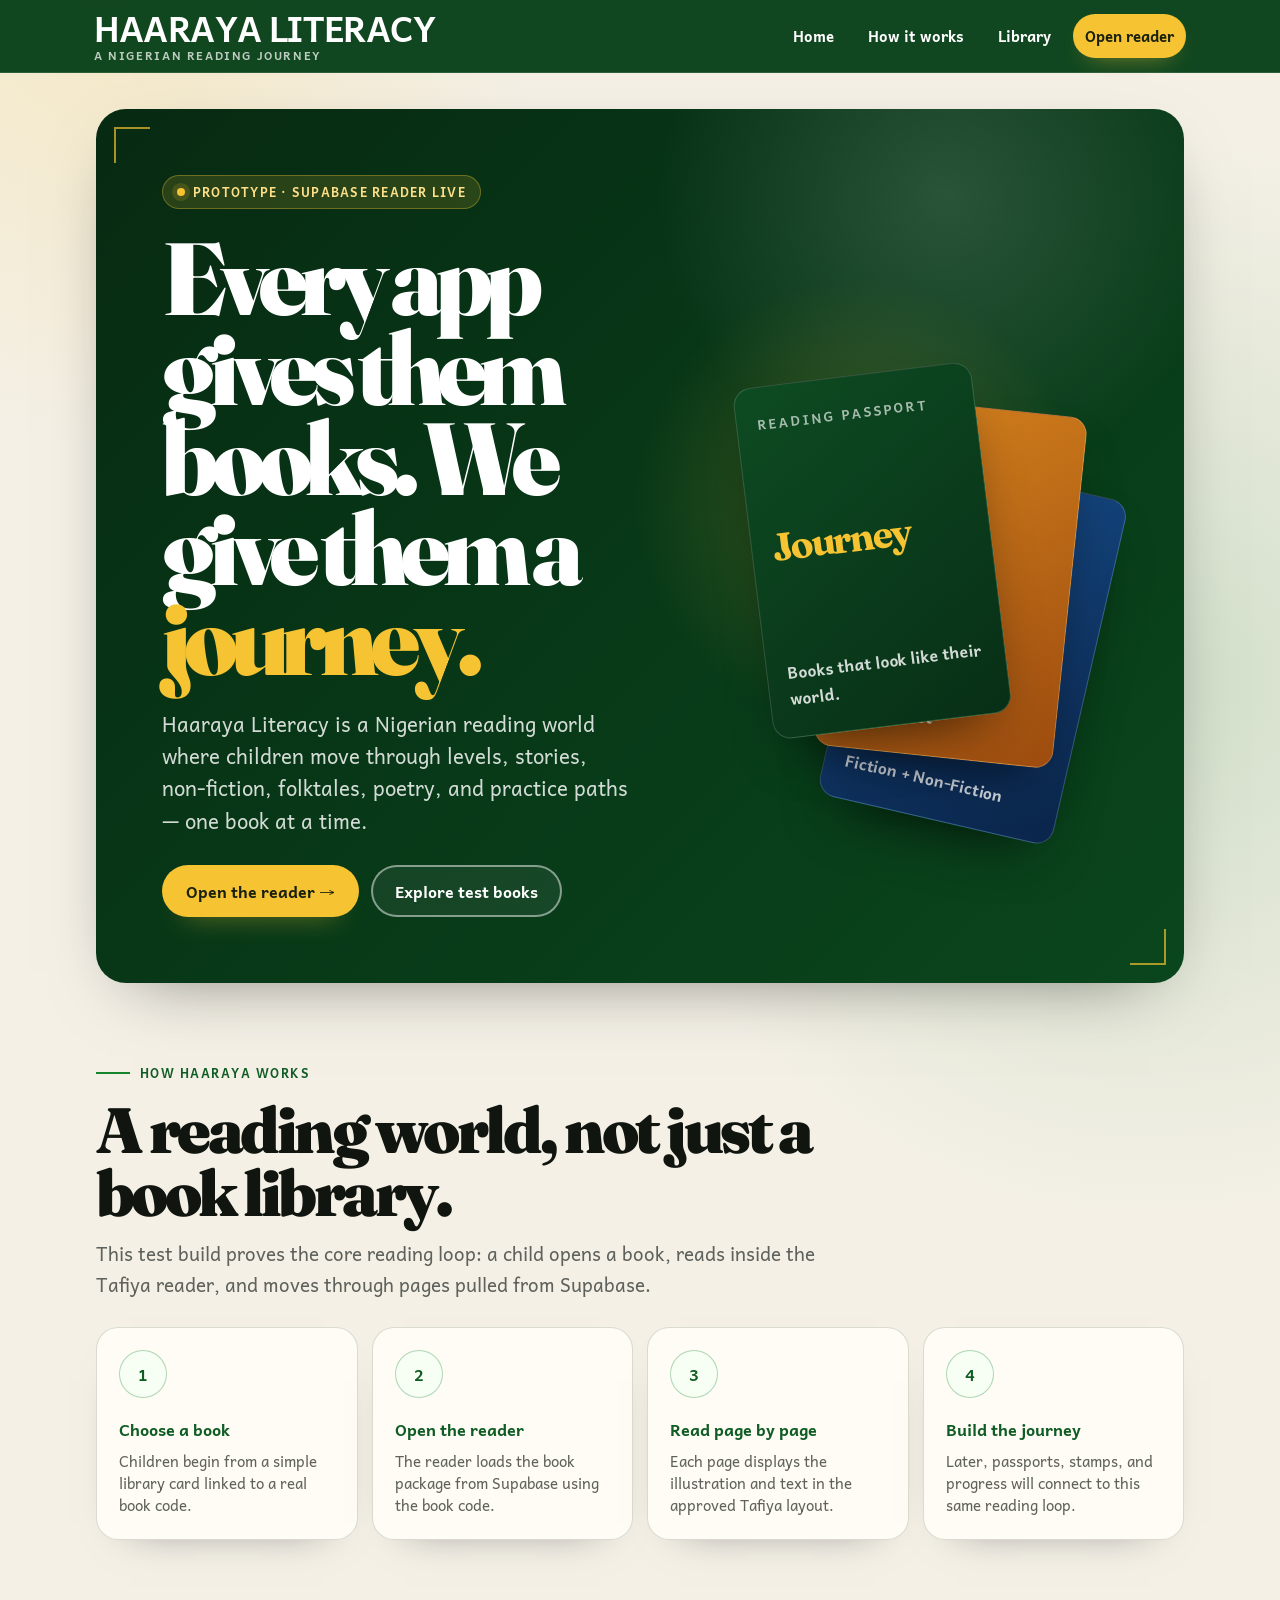
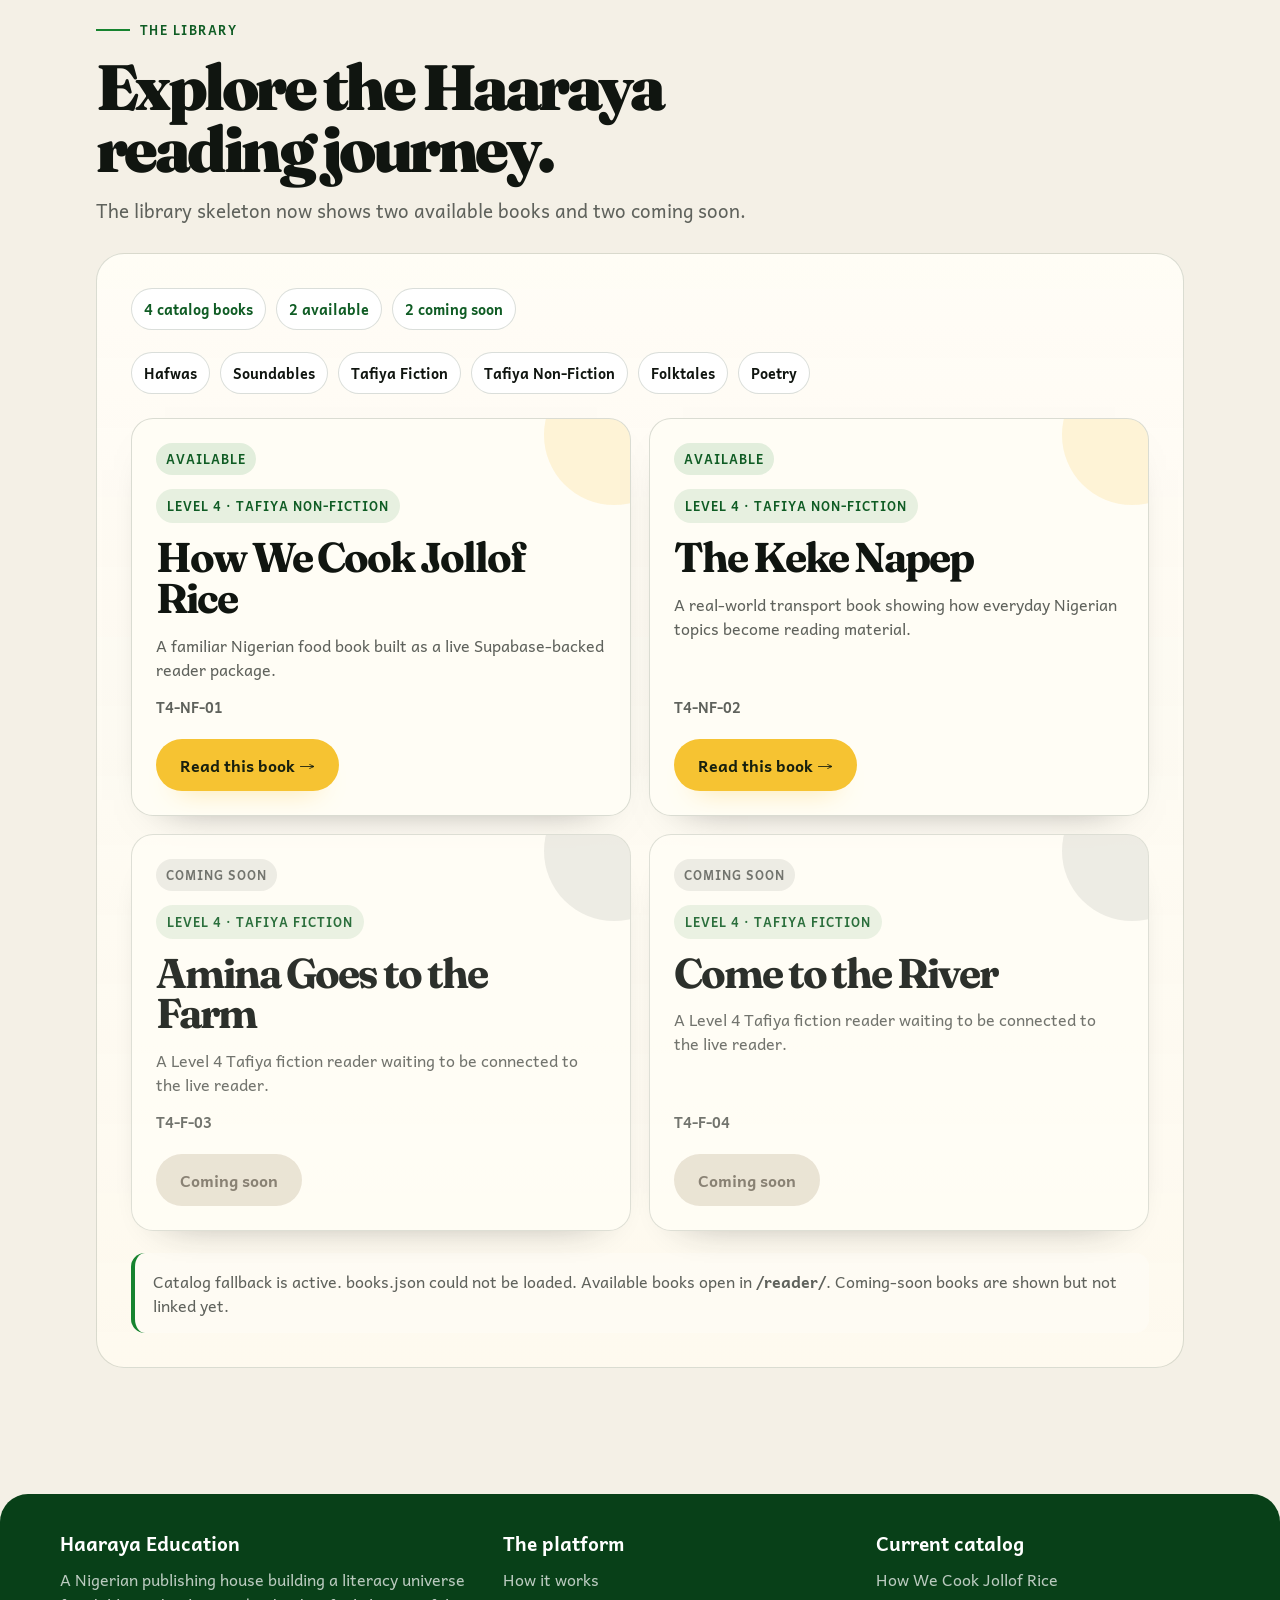
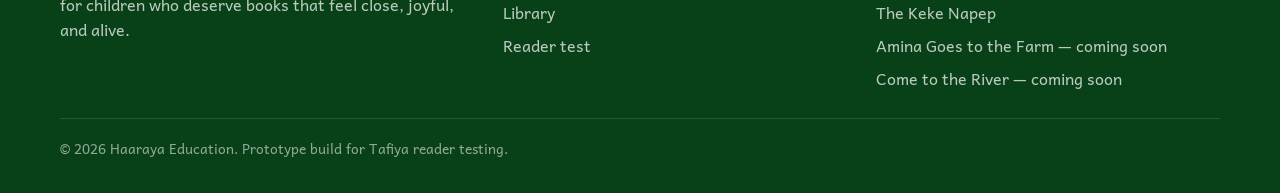
==== commit e6b2a832: "Show coming soon books in homepage library" ====
--- a/index.html
+++ b/index.html
@@ -223,7 +223,7 @@
       font-weight: 700;
       text-decoration: none;
       border: 2px solid transparent;
-      transition: transform 0.12s ease, background 0.16s ease, border-color 0.16s ease;
+      transition: transform 0.12s ease, background 0.16s ease, border-color 0.16s ease, opacity 0.16s ease;
     }
 
     .btn:active { transform: translateY(1px) scale(0.99); }
@@ -245,6 +245,14 @@
     .btn-outline:hover {
       border-color: white;
       background: rgba(255, 255, 255, 0.12);
+    }
+
+    .btn-disabled {
+      background: #e7dfcf;
+      color: #726a5b;
+      cursor: not-allowed;
+      box-shadow: none;
+      opacity: 0.95;
     }
 
     .passport-stack {
@@ -400,6 +408,23 @@
       border-radius: 28px;
     }
 
+    .library-summary {
+      display: flex;
+      flex-wrap: wrap;
+      gap: 10px;
+      margin-bottom: 22px;
+    }
+
+    .summary-pill {
+      padding: 8px 12px;
+      border-radius: 999px;
+      background: #fff;
+      border: 1px solid var(--line);
+      font-weight: 700;
+      font-size: 0.9rem;
+      color: var(--green-800);
+    }
+
     .strand-strip {
       display: flex;
       flex-wrap: wrap;
@@ -442,6 +467,14 @@
       background: rgba(246, 195, 50, 0.16);
     }
 
+    .book-card.is-coming-soon {
+      opacity: 0.88;
+    }
+
+    .book-card.is-coming-soon::after {
+      background: rgba(95, 98, 92, 0.12);
+    }
+
     .book-meta {
       width: fit-content;
       padding: 7px 11px;
@@ -452,6 +485,28 @@
       font-weight: 700;
       letter-spacing: 0.08em;
       text-transform: uppercase;
+    }
+
+    .book-status {
+      position: relative;
+      z-index: 1;
+      width: fit-content;
+      padding: 6px 10px;
+      border-radius: 999px;
+      font-size: 0.78rem;
+      font-weight: 700;
+      letter-spacing: 0.08em;
+      text-transform: uppercase;
+    }
+
+    .book-status.is-available {
+      background: rgba(22, 131, 47, 0.12);
+      color: var(--green-800);
+    }
+
+    .book-status.is-coming-soon {
+      background: rgba(95, 98, 92, 0.12);
+      color: var(--muted);
     }
 
     .book-title {
@@ -641,7 +696,7 @@
         <div class="passport blue">
           <small>Level 4</small>
           <strong>Tafiya</strong>
-          <span>Non-Fiction</span>
+          <span>Fiction + Non-Fiction</span>
         </div>
 
         <div class="passport orange">
@@ -697,11 +752,17 @@
       <div class="section-kicker">The Library</div>
       <h2 class="section-heading">Explore the Haaraya reading journey.</h2>
       <p class="section-copy">
-        For now, this prototype keeps the library small and honest:
-        <span id="bookCount">two</span> working Level 4 Tafiya Non-Fiction books connected to the live reader.
+        The library skeleton now shows <span id="availableCount">two</span> available books
+        and <span id="comingSoonCount">two</span> coming soon.
       </p>
 
       <div class="library-panel">
+        <div class="library-summary">
+          <span class="summary-pill" id="totalBooksPill">4 catalog books</span>
+          <span class="summary-pill" id="availableBooksPill">2 available</span>
+          <span class="summary-pill" id="comingSoonBooksPill">2 coming soon</span>
+        </div>
+
         <div class="strand-strip" aria-label="Future Haaraya strands">
           <span class="strand-tag">Hafwas</span>
           <span class="strand-tag">Soundables</span>
@@ -711,7 +772,7 @@
           <span class="strand-tag">Poetry</span>
         </div>
 
-        <div class="books" id="bookGrid" aria-label="Available test books"></div>
+        <div class="books" id="bookGrid" aria-label="Available and upcoming test books"></div>
 
         <p class="status-note" id="catalogStatus">
           Prototype status: homepage at root, reader at <strong>/reader/</strong>, book packages loaded
@@ -741,7 +802,7 @@
       </section>
 
       <section>
-        <strong>Current test books</strong>
+        <strong>Current catalog</strong>
         <ul id="footerBookList"></ul>
       </section>
     </div>
@@ -763,6 +824,7 @@
         book_type: "Non-Fiction",
         short_description: "A familiar Nigerian food book built as a live Supabase-backed reader package.",
         featured: true,
+        status: "available",
         sort_order: 1,
         reader_url: "reader/?book=T4-NF-01"
       },
@@ -774,16 +836,48 @@
         book_type: "Non-Fiction",
         short_description: "A real-world transport book showing how everyday Nigerian topics become reading material.",
         featured: true,
+        status: "available",
         sort_order: 2,
         reader_url: "reader/?book=T4-NF-02"
+      },
+      {
+        book_code: "T4-F-03",
+        title: "Amina Goes to the Farm",
+        level_label: "Level 4",
+        strand: "Tafiya",
+        book_type: "Fiction",
+        short_description: "A Level 4 Tafiya fiction reader waiting to be connected to the live reader.",
+        featured: true,
+        status: "coming_soon",
+        sort_order: 3,
+        reader_url: ""
+      },
+      {
+        book_code: "T4-F-04",
+        title: "Come to the River",
+        level_label: "Level 4",
+        strand: "Tafiya",
+        book_type: "Fiction",
+        short_description: "A Level 4 Tafiya fiction reader waiting to be connected to the live reader.",
+        featured: true,
+        status: "coming_soon",
+        sort_order: 4,
+        reader_url: ""
       }
     ];
 
     let books = [];
 
+    function isAvailable(book) {
+      return String(book.status || "available").toLowerCase() === "available";
+    }
+
     function readerHref(book) {
       if (book.reader_url) return book.reader_url;
-      return `reader/?book=${encodeURIComponent(book.book_code)}`;
+      if (isAvailable(book) && book.book_code) {
+        return `reader/?book=${encodeURIComponent(book.book_code)}`;
+      }
+      return "";
     }
 
     function bookCountText(count) {
@@ -848,7 +942,7 @@
       if (!status) return;
 
       status.innerHTML =
-        `${message} Reader remains at <strong>/reader/</strong> and uses <strong>book_code</strong>.`;
+        `${message} Available books open in <strong>/reader/</strong>. Coming-soon books are shown but not linked yet.`;
     }
 
     function renderBookCards() {
@@ -858,8 +952,15 @@
       grid.innerHTML = "";
 
       books.forEach((book) => {
+        const available = isAvailable(book);
+        const href = readerHref(book);
+
         const card = document.createElement("article");
-        card.className = "book-card";
+        card.className = "book-card" + (available ? "" : " is-coming-soon");
+
+        const status = document.createElement("div");
+        status.className = "book-status " + (available ? "is-available" : "is-coming-soon");
+        status.textContent = available ? "Available" : "Coming soon";
 
         const meta = document.createElement("div");
         meta.className = "book-meta";
@@ -877,16 +978,25 @@
         code.className = "book-code";
         code.textContent = book.book_code;
 
-        const link = document.createElement("a");
-        link.className = "btn btn-primary";
-        link.href = readerHref(book);
-        link.textContent = "Read this book →";
-
+        card.appendChild(status);
         card.appendChild(meta);
         card.appendChild(title);
         card.appendChild(desc);
         card.appendChild(code);
-        card.appendChild(link);
+
+        if (available && href) {
+          const link = document.createElement("a");
+          link.className = "btn btn-primary";
+          link.href = href;
+          link.textContent = "Read this book →";
+          card.appendChild(link);
+        } else {
+          const locked = document.createElement("span");
+          locked.className = "btn btn-disabled";
+          locked.setAttribute("aria-disabled", "true");
+          locked.textContent = "Coming soon";
+          card.appendChild(locked);
+        }
 
         grid.appendChild(card);
       });
@@ -900,37 +1010,56 @@
 
       books.forEach((book) => {
         const item = document.createElement("li");
-        const link = document.createElement("a");
-
-        link.href = readerHref(book);
-        link.textContent = book.title;
-
-        item.appendChild(link);
+        const href = readerHref(book);
+
+        if (isAvailable(book) && href) {
+          const link = document.createElement("a");
+          link.href = href;
+          link.textContent = book.title;
+          item.appendChild(link);
+        } else {
+          item.textContent = `${book.title} — coming soon`;
+        }
+
         list.appendChild(item);
       });
     }
 
     function wireFirstBookLinks() {
-      const firstBook = books[0];
-      if (!firstBook) return;
+      const firstAvailable = books.find((book) => isAvailable(book) && readerHref(book));
+      if (!firstAvailable) return;
 
       document.querySelectorAll("[data-first-book-link]").forEach((link) => {
-        link.href = readerHref(firstBook);
+        link.href = readerHref(firstAvailable);
       });
     }
 
-    function updateBookCount() {
-      const count = document.getElementById("bookCount");
-      if (!count) return;
-
-      count.textContent = bookCountText(books.length);
+    function updateCounts() {
+      const total = books.length;
+      const available = books.filter(isAvailable).length;
+      const comingSoon = total - available;
+
+      const availableText = bookCountText(available);
+      const comingText = bookCountText(comingSoon);
+
+      const availableCount = document.getElementById("availableCount");
+      const comingSoonCount = document.getElementById("comingSoonCount");
+      const totalBooksPill = document.getElementById("totalBooksPill");
+      const availableBooksPill = document.getElementById("availableBooksPill");
+      const comingSoonBooksPill = document.getElementById("comingSoonBooksPill");
+
+      if (availableCount) availableCount.textContent = availableText;
+      if (comingSoonCount) comingSoonCount.textContent = comingText;
+      if (totalBooksPill) totalBooksPill.textContent = `${total} catalog books`;
+      if (availableBooksPill) availableBooksPill.textContent = `${available} available`;
+      if (comingSoonBooksPill) comingSoonBooksPill.textContent = `${comingSoon} coming soon`;
     }
 
     async function bootHomepage() {
       books = await loadBooks();
 
       wireFirstBookLinks();
-      updateBookCount();
+      updateCounts();
       renderBookCards();
       renderFooterBooks();
     }
